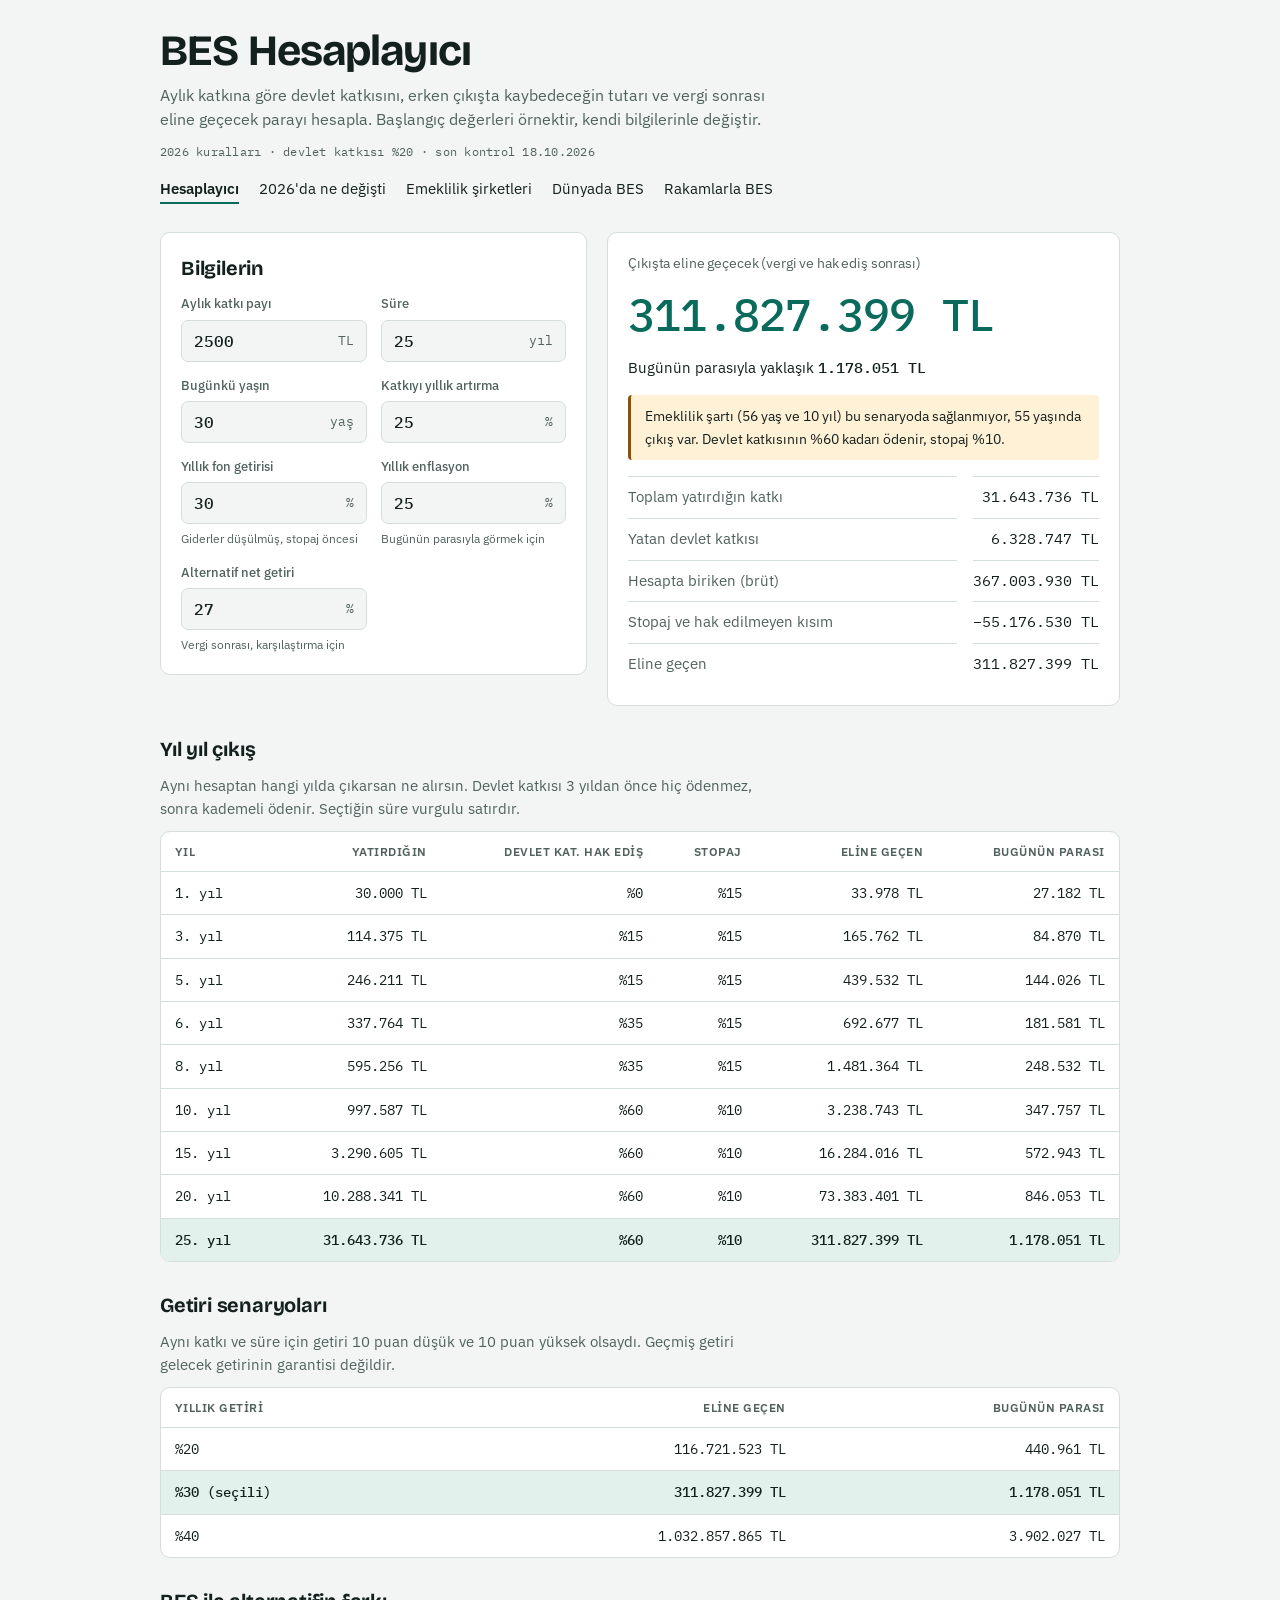
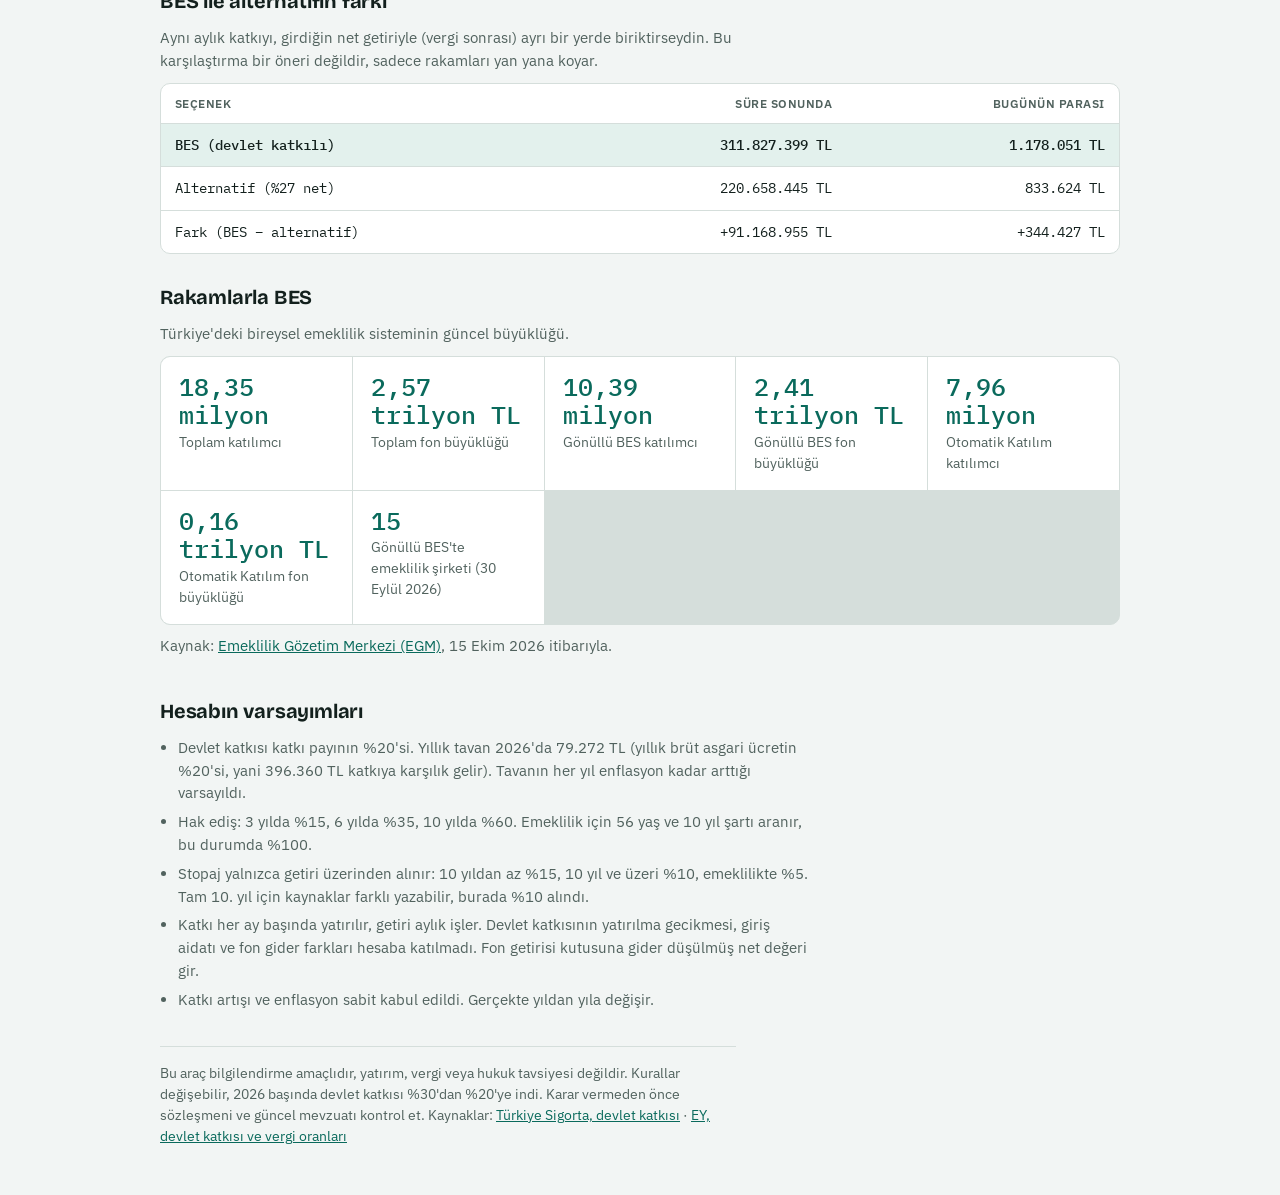
==== index.html @ 107a6d3a "Dünyada BES sayfası: ülke bazlı emeklilik varlıkları, GSYH oranları, TES durumu - Thinking Ahead Ins" ====
<!doctype html>
<html lang="tr">
<head>
<meta charset="utf-8">
<meta name="viewport" content="width=device-width,initial-scale=1,viewport-fit=cover">
<title>BES Hesaplayıcı 2026: Devlet Katkısı ve Çıkış Hesabı</title>
<meta name="description" content="2026 BES kurallarına göre devlet katkısını, erken çıkışta kaybını ve vergi sonrası birikimini hesapla. Devlet katkısı %20, yıllık tavan 79.272 TL.">
<meta name="theme-color" content="#0A6A5C">
<link rel="stylesheet" href="https://fonts.googleapis.com/css2?family=Bricolage+Grotesque:opsz,wght@12..96,600;12..96,700&family=IBM+Plex+Sans:wght@400;500;600&family=IBM+Plex+Mono:wght@400;500&display=swap">
<link rel="stylesheet" href="style.css">
</head>
<body>
<div class="wrap">
  <header>
    <h1>BES Hesaplayıcı</h1>
    <p class="lead">Aylık katkına göre devlet katkısını, erken çıkışta kaybedeceğin tutarı ve vergi sonrası eline geçecek parayı hesapla. Başlangıç değerleri örnektir, kendi bilgilerinle değiştir.</p>
    <p class="stamp">2026 kuralları · devlet katkısı %20 · son kontrol 18.10.2026</p>
    <nav class="nav" aria-label="Ana menü">
      <a href="./" aria-current="page">Hesaplayıcı</a>
      <a href="degisiklik-2026.html">2026'da ne değişti</a>
      <a href="emeklilik-sirketleri.html">Emeklilik şirketleri</a>
      <a href="dunyada-bes.html">Dünyada BES</a>
      <a href="#rakamlar">Rakamlarla BES</a>
    </nav>
  </header>

  <div class="layout">
    <section class="panel" aria-labelledby="h-in">
      <h2 id="h-in">Bilgilerin</h2>
      <div class="fields">
        <div class="field"><label for="monthly">Aylık katkı payı</label><div class="inp"><input id="monthly" type="number" inputmode="decimal" min="0" step="100" value="2500"><span>TL</span></div></div>
        <div class="field"><label for="years">Süre</label><div class="inp"><input id="years" type="number" inputmode="numeric" min="1" max="45" step="1" value="25"><span>yıl</span></div></div>
        <div class="field"><label for="age">Bugünkü yaşın</label><div class="inp"><input id="age" type="number" inputmode="numeric" min="18" max="80" step="1" value="30"><span>yaş</span></div></div>
        <div class="field"><label for="growth">Katkıyı yıllık artırma</label><div class="inp"><input id="growth" type="number" inputmode="decimal" min="0" max="200" step="1" value="25"><span>%</span></div></div>
        <div class="field"><label for="ret">Yıllık fon getirisi</label><div class="inp"><input id="ret" type="number" inputmode="decimal" min="0" max="200" step="1" value="30"><span>%</span></div><span class="hint">Giderler düşülmüş, stopaj öncesi</span></div>
        <div class="field"><label for="infl">Yıllık enflasyon</label><div class="inp"><input id="infl" type="number" inputmode="decimal" min="0" max="200" step="1" value="25"><span>%</span></div><span class="hint">Bugünün parasıyla görmek için</span></div>
        <div class="field"><label for="alt">Alternatif net getiri</label><div class="inp"><input id="alt" type="number" inputmode="decimal" min="0" max="200" step="1" value="27"><span>%</span></div><span class="hint">Vergi sonrası, karşılaştırma için</span></div>
      </div>
    </section>

    <section class="panel result" aria-live="polite" aria-labelledby="h-out">
      <h2 id="h-out" class="big-label" style="font-family:var(--f-body);font-weight:400;font-size:.85rem;margin:0">Çıkışta eline geçecek (vergi ve hak ediş sonrası)</h2>
      <div class="big" id="net">–</div>
      <p class="real" id="real"></p>
      <div class="notes" id="notes"></div>
      <dl class="rows" id="rows"></dl>
    </section>
  </div>

  <section class="sec">
    <h2>Yıl yıl çıkış</h2>
    <p>Aynı hesaptan hangi yılda çıkarsan ne alırsın. Devlet katkısı 3 yıldan önce hiç ödenmez, sonra kademeli ödenir. Seçtiğin süre vurgulu satırdır.</p>
    <div class="tablewrap"><table id="tbl"><thead><tr><th>Yıl</th><th>Yatırdığın</th><th>Devlet kat. hak ediş</th><th>Stopaj</th><th>Eline geçen</th><th>Bugünün parası</th></tr></thead><tbody></tbody></table></div>
  </section>

  <section class="sec">
    <h2>Getiri senaryoları</h2>
    <p>Aynı katkı ve süre için getiri 10 puan düşük ve 10 puan yüksek olsaydı. Geçmiş getiri gelecek getirinin garantisi değildir.</p>
    <div class="tablewrap"><table id="scn"><thead><tr><th>Yıllık getiri</th><th>Eline geçen</th><th>Bugünün parası</th></tr></thead><tbody></tbody></table></div>
  </section>

  <section class="sec">
    <h2>BES ile alternatifin farkı</h2>
    <p>Aynı aylık katkıyı, girdiğin net getiriyle (vergi sonrası) ayrı bir yerde biriktirseydin. Bu karşılaştırma bir öneri değildir, sadece rakamları yan yana koyar.</p>
    <div class="tablewrap"><table id="cmp"><thead><tr><th>Seçenek</th><th>Süre sonunda</th><th>Bugünün parası</th></tr></thead><tbody></tbody></table></div>
  </section>

  <section class="sec" id="rakamlar">
    <h2>Rakamlarla BES</h2>
    <p>Türkiye'deki bireysel emeklilik sisteminin güncel büyüklüğü.</p>
    <div class="stats" id="stats"><div class="stat"><b>18,35 milyon</b><span>Toplam katılımcı</span></div><div class="stat"><b>2,57 trilyon TL</b><span>Toplam fon büyüklüğü</span></div><div class="stat"><b>10,39 milyon</b><span>Gönüllü BES katılımcı</span></div><div class="stat"><b>2,41 trilyon TL</b><span>Gönüllü BES fon büyüklüğü</span></div><div class="stat"><b>7,96 milyon</b><span>Otomatik Katılım katılımcı</span></div><div class="stat"><b>0,16 trilyon TL</b><span>Otomatik Katılım fon büyüklüğü</span></div><div class="stat"><b>15</b><span>Gönüllü BES'te emeklilik şirketi (30 Eylül 2026)</span></div></div>
    <p class="src" id="statsrc">Kaynak: <a href="https://www.egm.org.tr" target="_blank" rel="noopener">Emeklilik Gözetim Merkezi (EGM)</a>, 15 Ekim 2026 itibarıyla.</p>
  </section>

  <section class="sec">
    <h2>Hesabın varsayımları</h2>
    <ul class="plain">
      <li>Devlet katkısı katkı payının %20'si. Yıllık tavan 2026'da 79.272 TL (yıllık brüt asgari ücretin %20'si, yani 396.360 TL katkıya karşılık gelir). Tavanın her yıl enflasyon kadar arttığı varsayıldı.</li>
      <li>Hak ediş: 3 yılda %15, 6 yılda %35, 10 yılda %60. Emeklilik için 56 yaş ve 10 yıl şartı aranır, bu durumda %100.</li>
      <li>Stopaj yalnızca getiri üzerinden alınır: 10 yıldan az %15, 10 yıl ve üzeri %10, emeklilikte %5. Tam 10. yıl için kaynaklar farklı yazabilir, burada %10 alındı.</li>
      <li>Katkı her ay başında yatırılır, getiri aylık işler. Devlet katkısının yatırılma gecikmesi, giriş aidatı ve fon gider farkları hesaba katılmadı. Fon getirisi kutusuna gider düşülmüş net değeri gir.</li>
      <li>Katkı artışı ve enflasyon sabit kabul edildi. Gerçekte yıldan yıla değişir.</li>
    </ul>
  </section>

  <p class="disc">Bu araç bilgilendirme amaçlıdır, yatırım, vergi veya hukuk tavsiyesi değildir. Kurallar değişebilir, 2026 başında devlet katkısı %30'dan %20'ye indi. Karar vermeden önce sözleşmeni ve güncel mevzuatı kontrol et. Kaynaklar: <a href="https://www.turkiyesigorta.com.tr/bireysel-emeklilik/devlet-katkisi" target="_blank" rel="noopener">Türkiye Sigorta, devlet katkısı</a> · <a href="https://www.ey.com/tr_tr/insights/tax/bes-devlet-katkisi-vergi-oranlari" target="_blank" rel="noopener">EY, devlet katkısı ve vergi oranları</a></p>
</div>

<script>
/*SIM_START*/
const RULES={stateRate:0.20,capYear:79272,retireAge:56,retireYears:10};
function vestShare(t,eligible){ if(eligible) return 1; if(t>=10) return 0.60; if(t>=6) return 0.35; if(t>=3) return 0.15; return 0; }
function stopajRate(t,eligible){ if(eligible) return 0.05; if(t>=10) return 0.10; return 0.15; }
function simulate(p){
  const N=Math.round(p.years);
  const m=Math.pow(1+p.ret,1/12)-1, ma=Math.pow(1+p.alt,1/12)-1;
  let own=0,ownC=0,st=0,stC=0,alt=0;
  const rows=[];
  for(let k=1;k<=N*12;k++){
    const y=Math.floor((k-1)/12);
    const c=p.monthly*Math.pow(1+p.growth,y);
    const capM=RULES.capYear*Math.pow(1+p.infl,y)/12;
    const s=Math.min(RULES.stateRate*c,capM);
    own=(own+c)*(1+m); ownC+=c;
    st=(st+s)*(1+m); stC+=s;
    alt=(alt+c)*(1+ma);
    if(k%12===0){
      const t=k/12;
      const elig=(p.age+t>=RULES.retireAge)&&t>=RULES.retireYears;
      const sp=stopajRate(t,elig), hv=vestShare(t,elig);
      const ownNet=own-Math.max(0,own-ownC)*sp;
      const stNetFull=st-Math.max(0,st-stC)*sp;
      const stPaid=hv*stNetFull;
      const net=ownNet+stPaid;
      const d=Math.pow(1+p.infl,t);
      rows.push({t,elig,sp,hv,own,ownC,st,stC,ownNet,stNetFull,stPaid,net,real:net/d,altNet:alt,altReal:alt/d});
    }
  }
  return rows;
}
/*SIM_END*/

const nf=new Intl.NumberFormat('tr-TR',{maximumFractionDigits:0});
const tl=n=>nf.format(Math.round(n))+' TL';
const pc=n=>'%'+nf.format(Math.round(n*100));
const $=id=>document.getElementById(id);
const num=(id,lo,hi,def)=>{let v=parseFloat(String($(id).value).replace(',','.'));if(!isFinite(v))v=def;return Math.min(hi,Math.max(lo,v));};

function readParams(){
  return {
    monthly:num('monthly',0,10000000,2500),
    years:num('years',1,45,25),
    age:num('age',18,80,30),
    growth:num('growth',0,200,25)/100,
    ret:num('ret',0,200,30)/100,
    infl:num('infl',0,200,25)/100,
    alt:num('alt',0,200,27)/100
  };
}
function setRows(tbody,html){tbody.innerHTML=html;}

function render(){
  const p=readParams();
  const rows=simulate(p);
  const N=rows.length, last=rows[N-1];
  $('net').textContent=tl(last.net);
  $('real').innerHTML='Bugünün parasıyla yaklaşık <b>'+tl(last.real)+'</b>';

  const notes=[];
  const ageEnd=Math.round(p.age+N);
  if(N<3) notes.push(['','3 yıldan önce çıkarsan devlet katkısı hiç ödenmez.']);
  if(last.elig) notes.push(['ok','Emeklilik şartı sağlanıyor ('+ageEnd+' yaş, '+N+' yıl). Devlet katkısı tamamen ödenir, stopaj %5.']);
  else notes.push(['','Emeklilik şartı (56 yaş ve 10 yıl) bu senaryoda sağlanmıyor, '+ageEnd+' yaşında çıkış var. Devlet katkısının '+pc(last.hv)+' kadarı ödenir, stopaj '+pc(last.sp)+'.']);
  if(p.monthly*12>396360) notes.push(['','Yıllık katkın '+tl(p.monthly*12)+', devlet katkısı tavanını aşıyor. İlk yıl için tavan 79.272 TL, bu 396.360 TL katkıya denk gelir. Fazlası ek devlet katkısı getirmez.']);
  $('notes').innerHTML=notes.map(n=>'<div class="note '+n[0]+'">'+n[1]+'</div>').join('');

  const lost=(last.own+last.st)-last.net;
  $('rows').innerHTML=
    '<dt>Toplam yatırdığın katkı</dt><dd>'+tl(last.ownC)+'</dd>'+
    '<dt>Yatan devlet katkısı</dt><dd>'+tl(last.stC)+'</dd>'+
    '<dt>Hesapta biriken (brüt)</dt><dd>'+tl(last.own+last.st)+'</dd>'+
    '<dt>Stopaj ve hak edilmeyen kısım</dt><dd>−'+tl(lost)+'</dd>'+
    '<dt>Eline geçen</dt><dd>'+tl(last.net)+'</dd>';

  // yıl yıl çıkış
  const marks=new Set([1,3,5,6,8,10,15,20,25,30,35,40,45,N]);
  const body=rows.filter(r=>marks.has(r.t)).map(r=>
    '<tr'+(r.t===N?' class="hit"':'')+'><td>'+r.t+'. yıl</td><td>'+tl(r.ownC)+'</td><td>'+pc(r.hv)+'</td><td>'+pc(r.sp)+'</td><td>'+tl(r.net)+'</td><td>'+tl(r.real)+'</td></tr>').join('');
  setRows($('tbl').tBodies[0],body);

  // senaryolar
  const rets=[Math.max(0,p.ret-0.10),p.ret,p.ret+0.10];
  const scn=rets.map((r,i)=>{
    const l=simulate(Object.assign({},p,{ret:r}));
    const x=l[l.length-1];
    return '<tr'+(i===1?' class="hit"':'')+'><td>'+pc(r)+(i===1?' (seçili)':'')+'</td><td>'+tl(x.net)+'</td><td>'+tl(x.real)+'</td></tr>';
  }).join('');
  setRows($('scn').tBodies[0],scn);

  // alternatif
  const diff=last.net-last.altNet, diffR=last.real-last.altReal;
  const sign=v=>(v>=0?'+':'−')+tl(Math.abs(v));
  setRows($('cmp').tBodies[0],
    '<tr class="hit"><td>BES (devlet katkılı)</td><td>'+tl(last.net)+'</td><td>'+tl(last.real)+'</td></tr>'+
    '<tr><td>Alternatif (%'+nf.format(Math.round(p.alt*100))+' net)</td><td>'+tl(last.altNet)+'</td><td>'+tl(last.altReal)+'</td></tr>'+
    '<tr><td>Fark (BES − alternatif)</td><td>'+sign(diff)+'</td><td>'+sign(diffR)+'</td></tr>');
}
['monthly','years','age','growth','ret','infl','alt'].forEach(id=>$(id).addEventListener('input',render));
render();

fetch('veri/egm.json').then(r=>r.ok?r.json():null).then(d=>{
  if(!d||!Array.isArray(d.ogeler))return;
  const esc=t=>String(t).replace(/[&<>"]/g,c=>({'&':'&amp;','<':'&lt;','>':'&gt;','"':'&quot;'}[c]));
  $('stats').innerHTML=d.ogeler.map(o=>'<div class="stat"><b>'+esc(o.deger)+'</b><span>'+esc(o.etiket)+'</span></div>').join('');
  if(d.tarih)$('statsrc').innerHTML='Kaynak: <a href="https://www.egm.org.tr" target="_blank" rel="noopener">Emeklilik Gözetim Merkezi (EGM)</a>, '+esc(d.tarih)+' itibarıyla.';
}).catch(()=>{});
</script>

</body>
</html>
---- style.css ----
/* Düzen: tek sütun; üstte girdiler, altında sonuç, yıl yıl çıkış tablosu, senaryolar, varsayımlar. Geniş ekranda girdi ve sonuç yan yana. */
:root{
  --bg:#F2F5F4; --surface:#FFFFFF; --fg:#13201D; --muted:#51625E; --line:#D5DEDB;
  --accent:#0A6A5C; --accent-fg:#FFFFFF; --soft:#E3F1ED; --warn:#8A5200; --warn-bg:#FFF1D6;
  --f-display:'Bricolage Grotesque','Segoe UI',system-ui,sans-serif;
  --f-body:'IBM Plex Sans','Segoe UI',system-ui,sans-serif;
  --f-num:'IBM Plex Mono',ui-monospace,Menlo,Consolas,monospace;
}
@media (prefers-color-scheme: dark){
  :root:not([data-theme="light"]){
    --bg:#0E1614; --surface:#16211E; --fg:#E5EEEB; --muted:#9DB1AC; --line:#2B3B37;
    --accent:#4CCDB0; --accent-fg:#06211B; --soft:#173229; --warn:#F0B35A; --warn-bg:#2C2210;
    color-scheme:dark;
  }
}
:root[data-theme="dark"]{
  --bg:#0E1614; --surface:#16211E; --fg:#E5EEEB; --muted:#9DB1AC; --line:#2B3B37;
  --accent:#4CCDB0; --accent-fg:#06211B; --soft:#173229; --warn:#F0B35A; --warn-bg:#2C2210;
  color-scheme:dark;
}
*{box-sizing:border-box}
html{color-scheme:light}
body{margin:0}
body{
  background:var(--bg); color:var(--fg); font-family:var(--f-body); font-size:16px; line-height:1.55;
  padding-left:max(16px,env(safe-area-inset-left,0px)); padding-right:max(16px,env(safe-area-inset-right,0px));
  padding-block:28px 48px;
}
.wrap{max-width:960px;margin:0 auto;display:flex;flex-direction:column;gap:28px}
h1{font-family:var(--f-display);font-size:clamp(1.9rem,6vw,2.7rem);line-height:1.08;margin:0 0 8px;letter-spacing:-.02em;text-wrap:balance}
h2{font-family:var(--f-display);font-size:1.25rem;margin:0 0 10px;letter-spacing:-.01em;text-wrap:balance}
p{margin:0}
.lead{color:var(--muted);max-width:62ch}
.stamp{font-family:var(--f-num);font-size:.78rem;color:var(--muted);letter-spacing:.02em;margin-top:10px}
.layout{display:grid;grid-template-columns:minmax(0,1fr);gap:20px}
@media (min-width:860px){.layout{grid-template-columns:minmax(0,5fr) minmax(0,6fr);align-items:start}}
.panel{background:var(--surface);border:1px solid var(--line);border-radius:10px;padding:20px}
.fields{display:grid;grid-template-columns:repeat(auto-fit,minmax(150px,1fr));gap:14px}
.field{display:flex;flex-direction:column;gap:5px;min-width:0}
.field label{font-size:.82rem;font-weight:500;color:var(--muted)}
.inp{display:flex;align-items:center;border:1px solid var(--line);border-radius:7px;background:var(--bg);min-width:0}
.inp:focus-within{outline:2px solid var(--accent);outline-offset:1px}
.inp input{flex:1;min-width:0;border:0;background:transparent;color:var(--fg);font:500 1rem var(--f-num);padding:10px 4px 10px 12px;width:100%}
.inp input:focus{outline:none}
.inp span{font-family:var(--f-num);font-size:.82rem;color:var(--muted);padding:0 12px 0 4px}
.hint{font-size:.78rem;color:var(--muted)}
.result{display:flex;flex-direction:column;gap:16px}
.big-label{font-size:.85rem;color:var(--muted)}
.big{font-family:var(--f-num);font-weight:500;font-size:clamp(1.9rem,7vw,2.8rem);line-height:1.1;letter-spacing:-.02em;color:var(--accent);overflow-wrap:anywhere}
.real{font-size:.95rem}
.real b{font-family:var(--f-num);font-weight:500}
dl.rows{margin:0;display:grid;grid-template-columns:1fr auto;gap:0 16px}
dl.rows dt,dl.rows dd{margin:0;padding:9px 0;border-top:1px solid var(--line)}
dl.rows dt{color:var(--muted);font-size:.92rem}
dl.rows dd{font-family:var(--f-num);font-size:.92rem;text-align:right}
.note{background:var(--warn-bg);color:var(--fg);border-left:3px solid var(--warn);padding:10px 14px;border-radius:4px;font-size:.9rem}
.note.ok{background:var(--soft);border-left-color:var(--accent)}
.note + .note{margin-top:8px}
.notes{display:flex;flex-direction:column;gap:8px}
.tablewrap{overflow-x:auto;border:1px solid var(--line);border-radius:10px;background:var(--surface)}
table{border-collapse:collapse;width:100%;min-width:560px;font-size:.9rem}
#scn,#cmp{min-width:340px}
th,td{padding:10px 14px;text-align:right;border-top:1px solid var(--line);white-space:nowrap}
th:first-child,td:first-child{text-align:left}
thead th{border-top:0;font-weight:600;font-size:.78rem;color:var(--muted);letter-spacing:.04em;text-transform:uppercase}
td{font-family:var(--f-num)}
tr.hit td{background:var(--soft);font-weight:500}
.sec p{color:var(--muted);font-size:.92rem;margin-bottom:10px;max-width:68ch}
ul.plain{margin:0;padding-left:1.2em;color:var(--muted);font-size:.92rem;max-width:72ch}
ul.plain li{margin-bottom:6px}
a{color:var(--accent)}
.disc{font-size:.85rem;color:var(--muted);border-top:1px solid var(--line);padding-top:16px;max-width:72ch}
@media (prefers-reduced-motion:reduce){*{transition:none!important;animation:none!important}}

/* menü */
.nav{display:flex;flex-wrap:wrap;gap:6px 20px;margin-top:16px;font-size:.92rem}
.nav a{color:var(--fg);text-decoration:none;border-bottom:2px solid transparent;padding-bottom:2px}
.nav a:hover{border-color:var(--line)}
.nav a[aria-current="page"]{border-color:var(--accent);font-weight:600}

/* sayaçlar */
.stats{display:grid;grid-template-columns:repeat(auto-fit,minmax(190px,1fr));gap:1px;background:var(--line);border:1px solid var(--line);border-radius:10px;overflow:hidden}
.stat{background:var(--surface);padding:16px 18px;display:flex;flex-direction:column;gap:2px;min-width:0}
.stat b{font:500 1.55rem/1.15 var(--f-num);color:var(--accent);overflow-wrap:anywhere}
.stat span{font-size:.85rem;color:var(--muted)}
.src{font-size:.82rem;color:var(--muted);margin-top:10px}

/* makale */
.article{display:flex;flex-direction:column;gap:6px}
.article h2{margin-top:26px}
.article p{max-width:68ch;margin-bottom:10px}
.article ul{max-width:68ch;margin:0 0 10px;padding-left:1.2em}
.article li{margin-bottom:6px}
.article .tablewrap{margin:8px 0 14px}
.article table{min-width:0}
.article th,.article td{white-space:normal;padding:10px 10px}
.article th:last-child,.article td:last-child{text-align:right}
.article th{font-size:.7rem}
.article .cta{display:inline-block;margin-top:6px;padding:10px 16px;background:var(--accent);color:var(--accent-fg);border-radius:7px;text-decoration:none;font-weight:600}
.foot{display:flex;flex-direction:column;gap:10px}


/* şirket tablosu */
.co{min-width:0}
.co td:first-child,.co th:first-child{white-space:normal}
.co .nm{display:block;overflow-wrap:anywhere;font-family:var(--f-body);font-size:.92rem}
.co .bar{height:4px;background:var(--accent);border-radius:2px;margin-top:6px;min-width:2px}
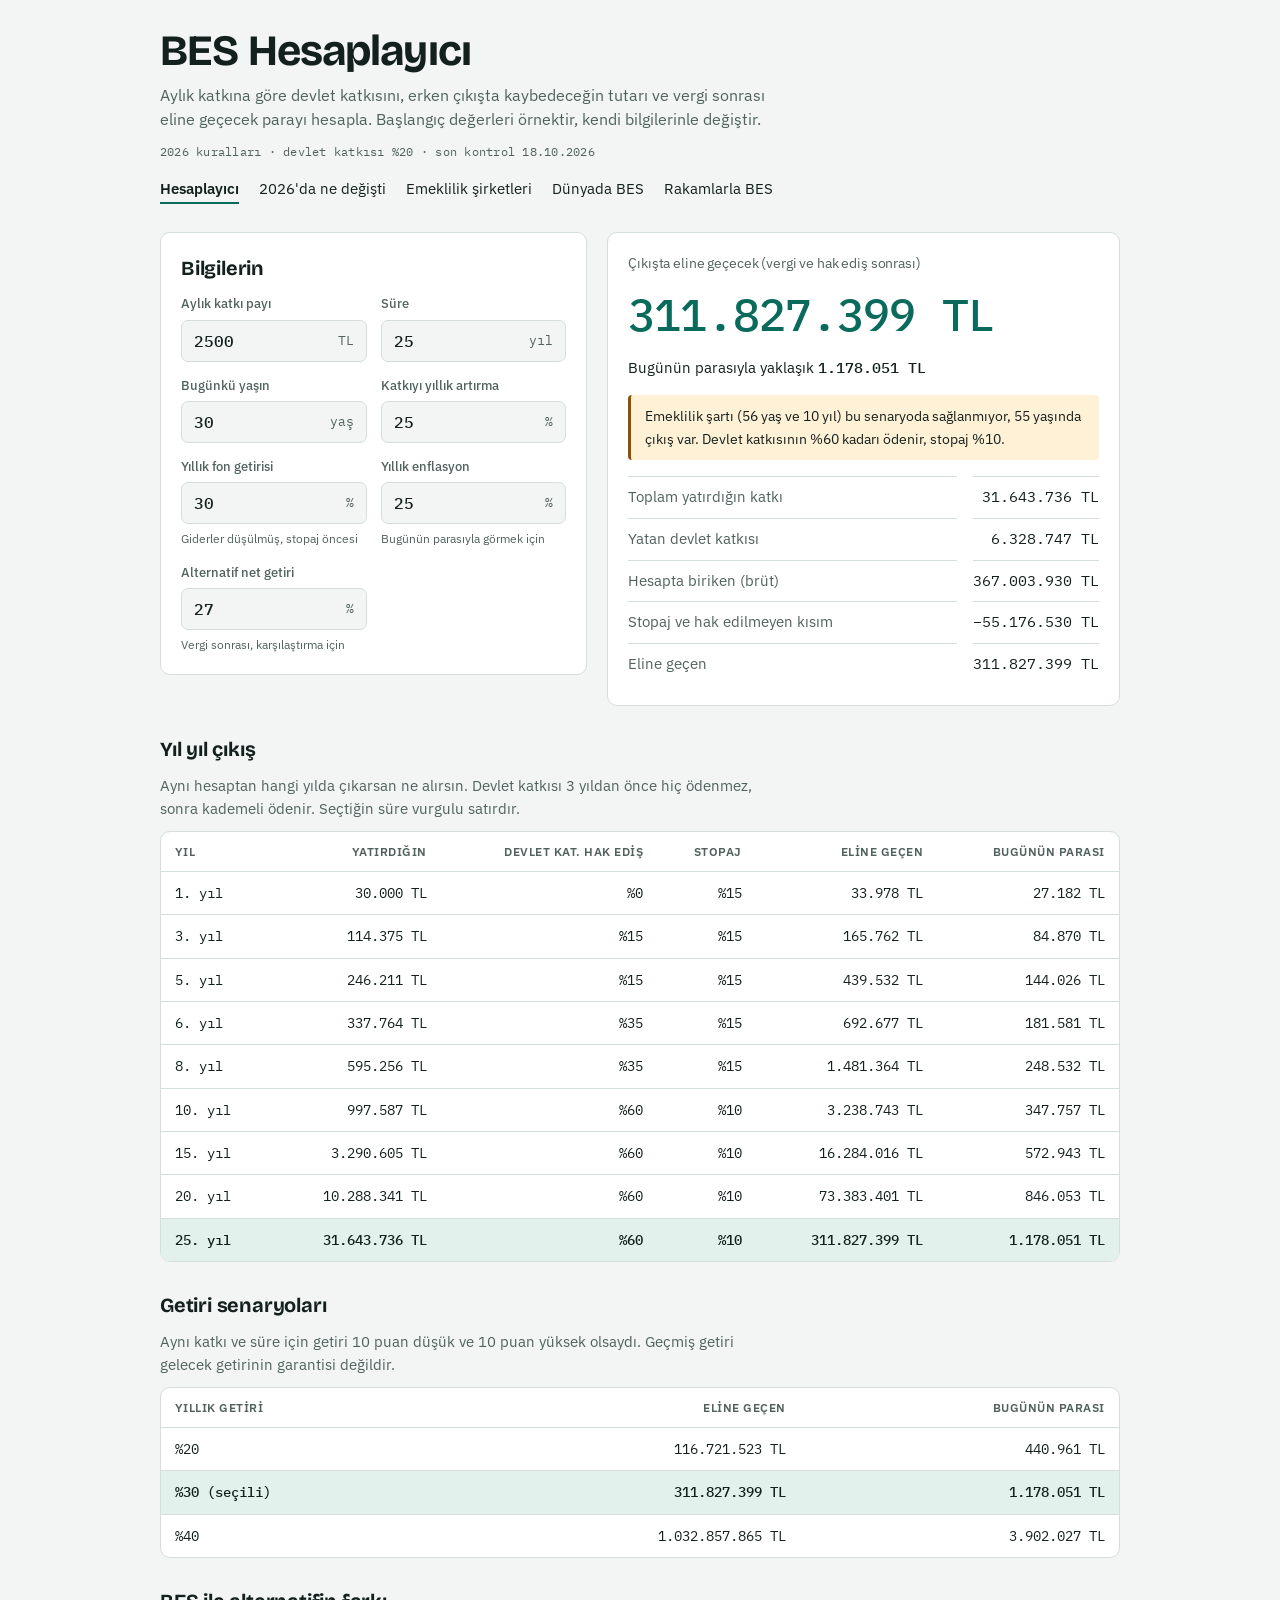
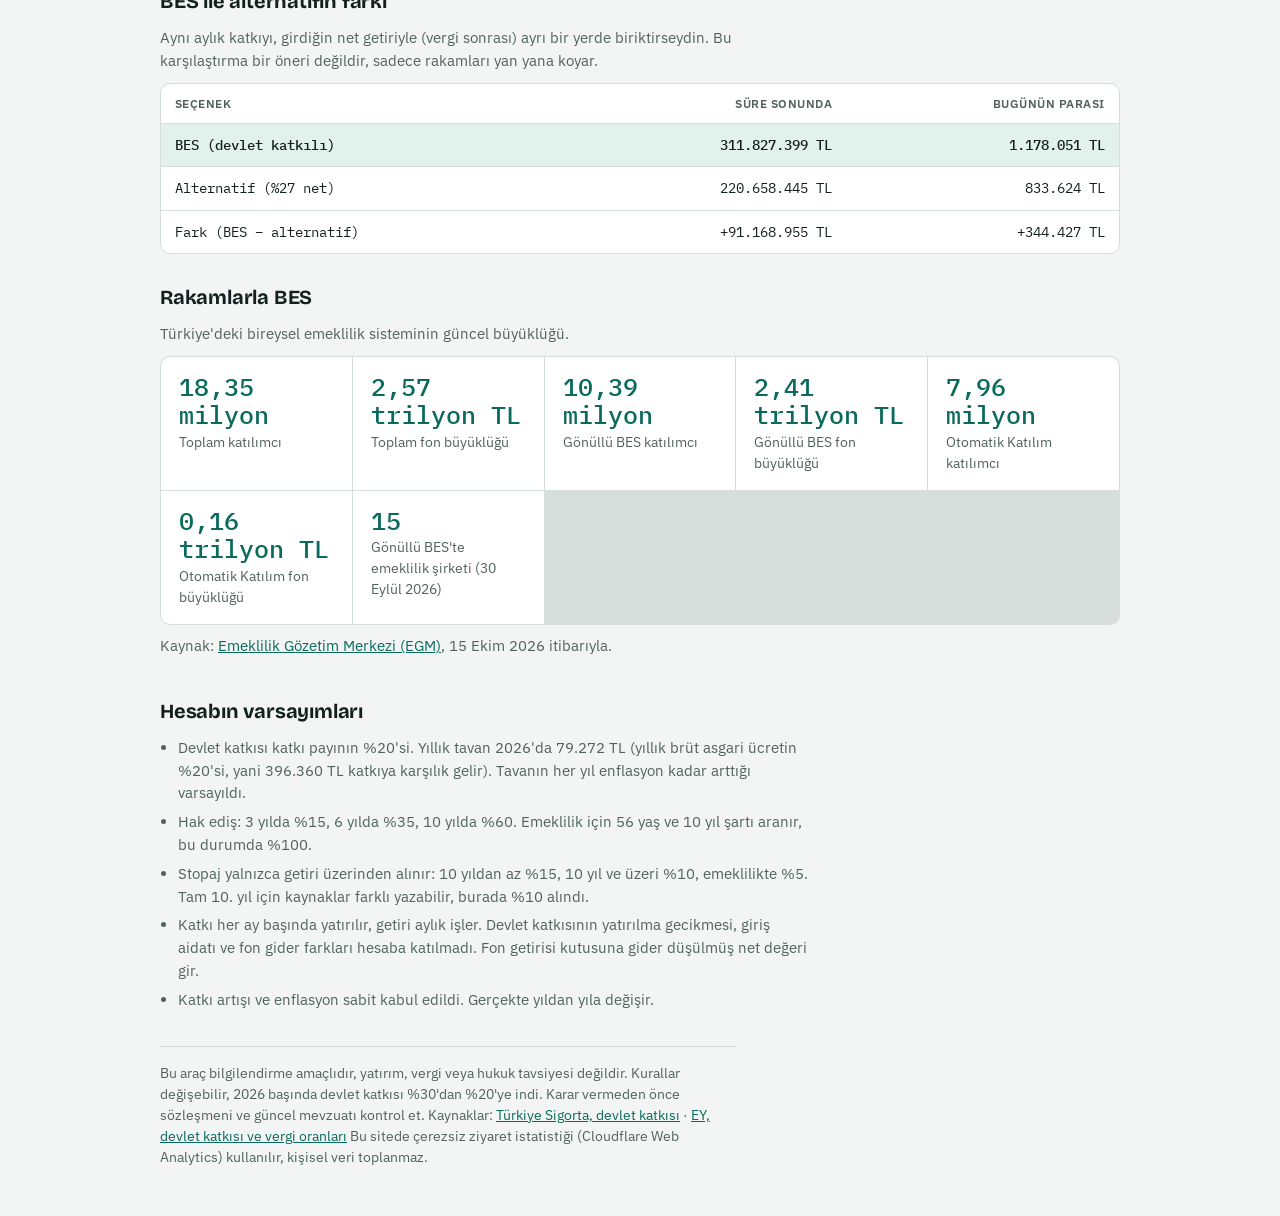
==== commit 3bda73a3: "Cloudflare Web Analytics (çerezsiz ziyaret sayacı) ekle Dört sayfaya sayaç kodu ve sayfa altına çere" ====
--- a/index.html
+++ b/index.html
@@ -83,7 +83,7 @@
     </ul>
   </section>
 
-  <p class="disc">Bu araç bilgilendirme amaçlıdır, yatırım, vergi veya hukuk tavsiyesi değildir. Kurallar değişebilir, 2026 başında devlet katkısı %30'dan %20'ye indi. Karar vermeden önce sözleşmeni ve güncel mevzuatı kontrol et. Kaynaklar: <a href="https://www.turkiyesigorta.com.tr/bireysel-emeklilik/devlet-katkisi" target="_blank" rel="noopener">Türkiye Sigorta, devlet katkısı</a> · <a href="https://www.ey.com/tr_tr/insights/tax/bes-devlet-katkisi-vergi-oranlari" target="_blank" rel="noopener">EY, devlet katkısı ve vergi oranları</a></p>
+  <p class="disc">Bu araç bilgilendirme amaçlıdır, yatırım, vergi veya hukuk tavsiyesi değildir. Kurallar değişebilir, 2026 başında devlet katkısı %30'dan %20'ye indi. Karar vermeden önce sözleşmeni ve güncel mevzuatı kontrol et. Kaynaklar: <a href="https://www.turkiyesigorta.com.tr/bireysel-emeklilik/devlet-katkisi" target="_blank" rel="noopener">Türkiye Sigorta, devlet katkısı</a> · <a href="https://www.ey.com/tr_tr/insights/tax/bes-devlet-katkisi-vergi-oranlari" target="_blank" rel="noopener">EY, devlet katkısı ve vergi oranları</a> Bu sitede çerezsiz ziyaret istatistiği (Cloudflare Web Analytics) kullanılır, kişisel veri toplanmaz.</p>
 </div>
 
 <script>
@@ -196,5 +196,6 @@
 }).catch(()=>{});
 </script>
 
+<!-- Cloudflare Web Analytics --><script type='module' src='https://static.cloudflareinsights.com/beacon.min.js' data-cf-beacon='{"token": "cc1a9f94ccf348389df37f29ac74672d"}'></script><!-- End Cloudflare Web Analytics -->
 </body>
 </html>
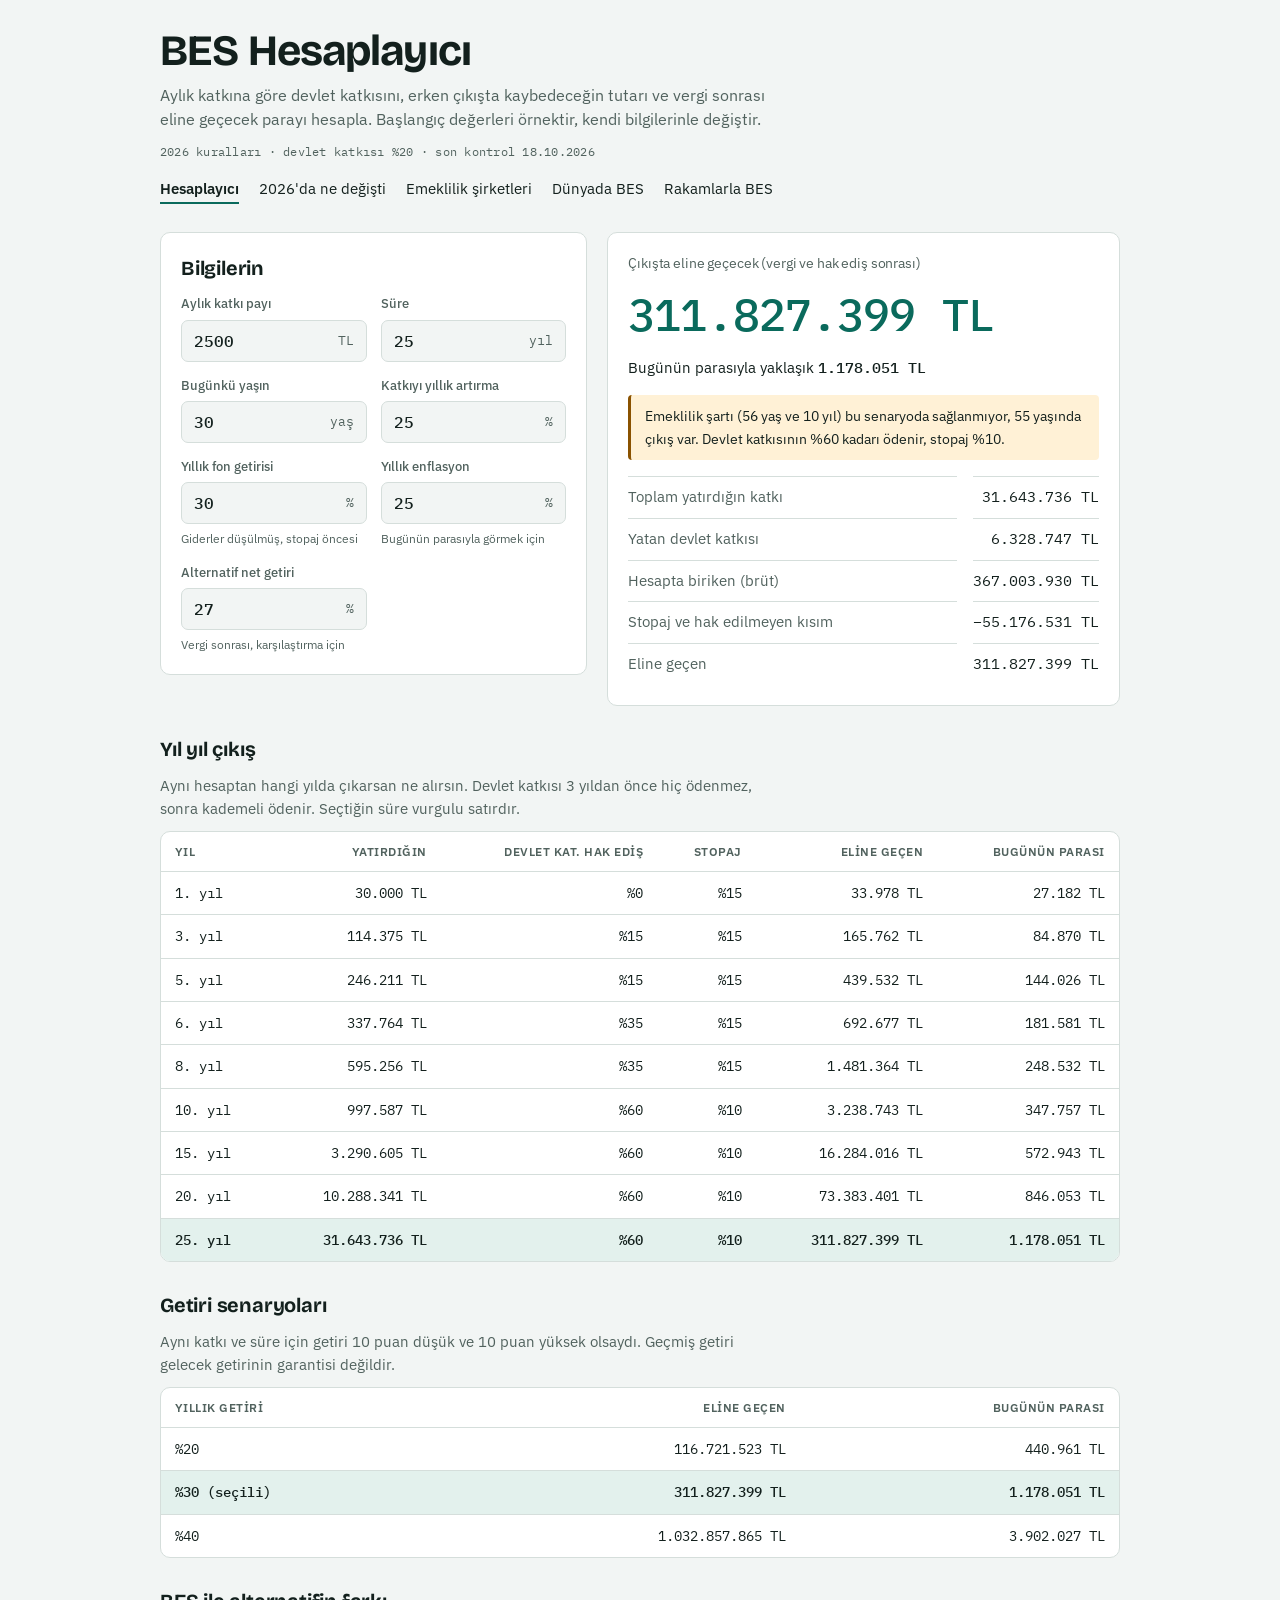
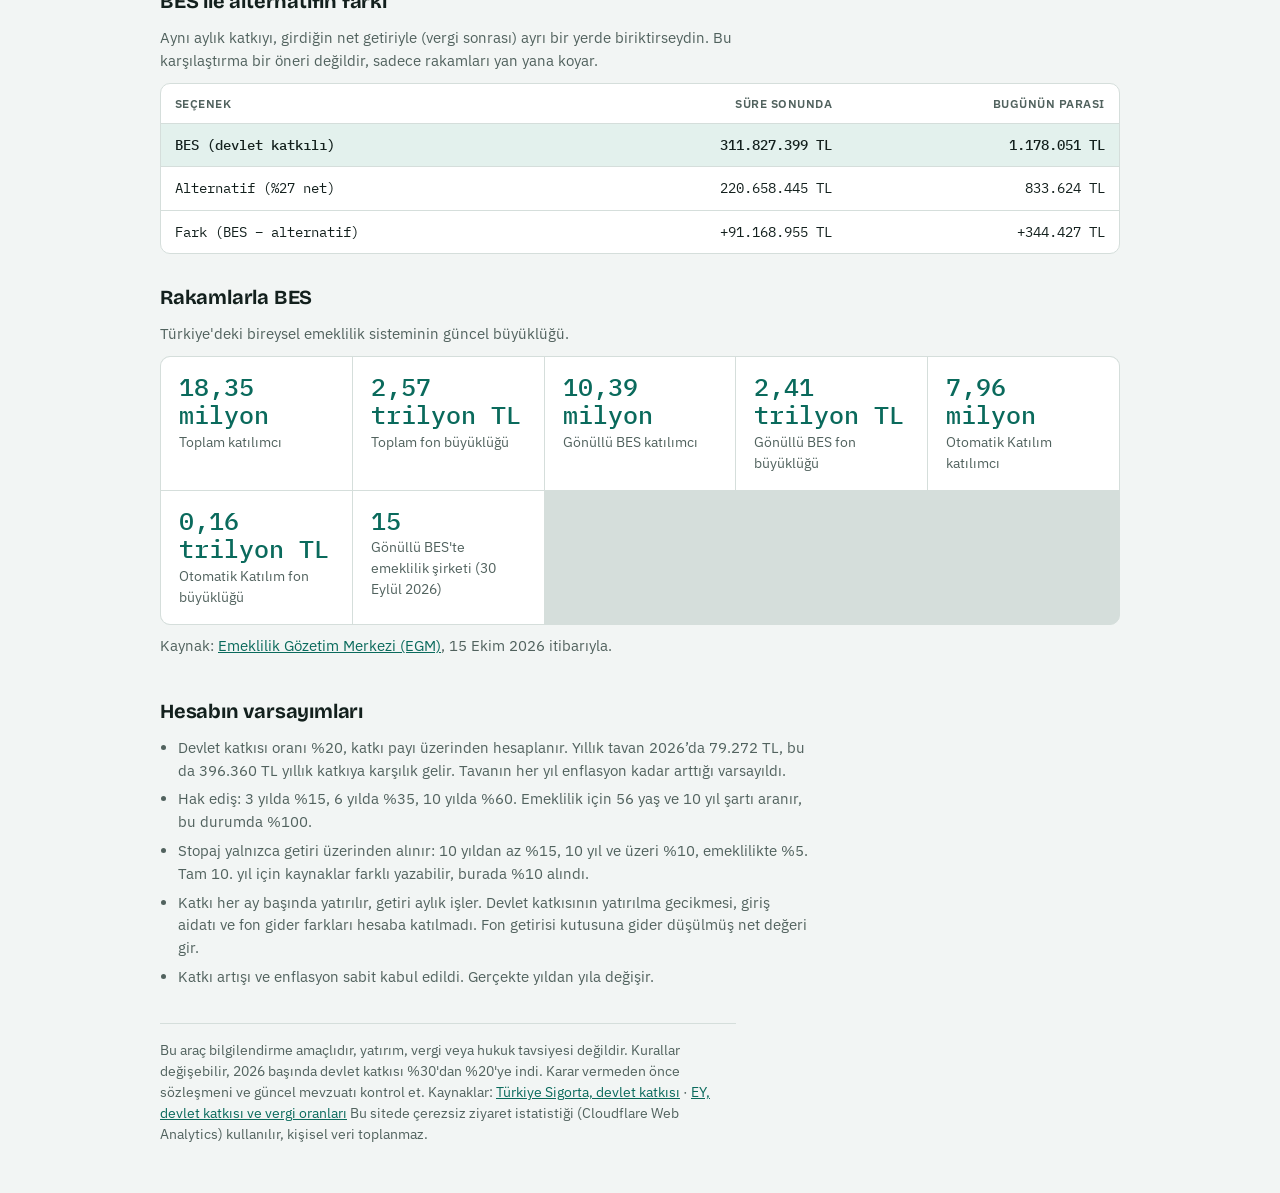
==== commit 10f9cf3c: "Hesaplayıcı: girdi doğrulama, JS hata mesajı, merkezi kural tablosu, erişilebilirlik - Her alan için" ====
--- a/index.html
+++ b/index.html
@@ -28,41 +28,44 @@
     <section class="panel" aria-labelledby="h-in">
       <h2 id="h-in">Bilgilerin</h2>
       <div class="fields">
-        <div class="field"><label for="monthly">Aylık katkı payı</label><div class="inp"><input id="monthly" type="number" inputmode="decimal" min="0" step="100" value="2500"><span>TL</span></div></div>
-        <div class="field"><label for="years">Süre</label><div class="inp"><input id="years" type="number" inputmode="numeric" min="1" max="45" step="1" value="25"><span>yıl</span></div></div>
-        <div class="field"><label for="age">Bugünkü yaşın</label><div class="inp"><input id="age" type="number" inputmode="numeric" min="18" max="80" step="1" value="30"><span>yaş</span></div></div>
-        <div class="field"><label for="growth">Katkıyı yıllık artırma</label><div class="inp"><input id="growth" type="number" inputmode="decimal" min="0" max="200" step="1" value="25"><span>%</span></div></div>
-        <div class="field"><label for="ret">Yıllık fon getirisi</label><div class="inp"><input id="ret" type="number" inputmode="decimal" min="0" max="200" step="1" value="30"><span>%</span></div><span class="hint">Giderler düşülmüş, stopaj öncesi</span></div>
-        <div class="field"><label for="infl">Yıllık enflasyon</label><div class="inp"><input id="infl" type="number" inputmode="decimal" min="0" max="200" step="1" value="25"><span>%</span></div><span class="hint">Bugünün parasıyla görmek için</span></div>
-        <div class="field"><label for="alt">Alternatif net getiri</label><div class="inp"><input id="alt" type="number" inputmode="decimal" min="0" max="200" step="1" value="27"><span>%</span></div><span class="hint">Vergi sonrası, karşılaştırma için</span></div>
+        <div class="field"><label for="monthly">Aylık katkı payı</label><div class="inp"><input id="monthly" type="number" inputmode="decimal" min="0" max="1000000" step="100" value="2500" aria-describedby="err-monthly"><span aria-hidden="true">TL</span></div><span class="err" id="err-monthly" hidden></span></div>
+        <div class="field"><label for="years">Süre</label><div class="inp"><input id="years" type="number" inputmode="numeric" min="1" max="45" step="1" value="25" aria-describedby="err-years"><span aria-hidden="true">yıl</span></div><span class="err" id="err-years" hidden></span></div>
+        <div class="field"><label for="age">Bugünkü yaşın</label><div class="inp"><input id="age" type="number" inputmode="numeric" min="18" max="80" step="1" value="30" aria-describedby="err-age"><span aria-hidden="true">yaş</span></div><span class="err" id="err-age" hidden></span></div>
+        <div class="field"><label for="growth">Katkıyı yıllık artırma</label><div class="inp"><input id="growth" type="number" inputmode="decimal" min="0" max="100" step="1" value="25" aria-describedby="err-growth"><span aria-hidden="true">%</span></div><span class="err" id="err-growth" hidden></span></div>
+        <div class="field"><label for="ret">Yıllık fon getirisi</label><div class="inp"><input id="ret" type="number" min="-50" max="100" step="1" value="30" aria-describedby="err-ret hint-ret"><span aria-hidden="true">%</span></div><span class="hint" id="hint-ret">Giderler düşülmüş, stopaj öncesi</span><span class="err" id="err-ret" hidden></span></div>
+        <div class="field"><label for="infl">Yıllık enflasyon</label><div class="inp"><input id="infl" type="number" inputmode="decimal" min="0" max="100" step="1" value="25" aria-describedby="err-infl hint-infl"><span aria-hidden="true">%</span></div><span class="hint" id="hint-infl">Bugünün parasıyla görmek için</span><span class="err" id="err-infl" hidden></span></div>
+        <div class="field"><label for="alt">Alternatif net getiri</label><div class="inp"><input id="alt" type="number" min="-50" max="100" step="1" value="27" aria-describedby="err-alt hint-alt"><span aria-hidden="true">%</span></div><span class="hint" id="hint-alt">Vergi sonrası, karşılaştırma için</span><span class="err" id="err-alt" hidden></span></div>
       </div>
     </section>
 
-    <section class="panel result" aria-live="polite" aria-labelledby="h-out">
+    <section class="panel result" aria-labelledby="h-out">
       <h2 id="h-out" class="big-label" style="font-family:var(--f-body);font-weight:400;font-size:.85rem;margin:0">Çıkışta eline geçecek (vergi ve hak ediş sonrası)</h2>
+      <noscript><div class="note">Hesaplayıcı çalışmak için JavaScript gerektirir. Tarayıcında JavaScript'i açıp sayfayı yenile.</div></noscript>
+      <div class="note" id="jsfail" role="alert" hidden>Hesaplayıcı çalışmadı. Sayfayı yenile; sorun sürerse tarayıcında JavaScript'in açık olduğundan emin ol.</div>
       <div class="big" id="net">–</div>
       <p class="real" id="real"></p>
       <div class="notes" id="notes"></div>
       <dl class="rows" id="rows"></dl>
+      <p class="sr-only" id="sr" role="status" aria-live="polite"></p>
     </section>
   </div>
 
   <section class="sec">
     <h2>Yıl yıl çıkış</h2>
     <p>Aynı hesaptan hangi yılda çıkarsan ne alırsın. Devlet katkısı 3 yıldan önce hiç ödenmez, sonra kademeli ödenir. Seçtiğin süre vurgulu satırdır.</p>
-    <div class="tablewrap"><table id="tbl"><thead><tr><th>Yıl</th><th>Yatırdığın</th><th>Devlet kat. hak ediş</th><th>Stopaj</th><th>Eline geçen</th><th>Bugünün parası</th></tr></thead><tbody></tbody></table></div>
+    <div class="tablewrap"><table id="tbl"><caption class="sr-only">Çıkış yılına göre hak ediş, stopaj ve eline geçen tutar</caption><thead><tr><th scope="col">Yıl</th><th scope="col">Yatırdığın</th><th scope="col">Devlet kat. hak ediş</th><th scope="col">Stopaj</th><th scope="col">Eline geçen</th><th scope="col">Bugünün parası</th></tr></thead><tbody></tbody></table></div>
   </section>
 
   <section class="sec">
     <h2>Getiri senaryoları</h2>
     <p>Aynı katkı ve süre için getiri 10 puan düşük ve 10 puan yüksek olsaydı. Geçmiş getiri gelecek getirinin garantisi değildir.</p>
-    <div class="tablewrap"><table id="scn"><thead><tr><th>Yıllık getiri</th><th>Eline geçen</th><th>Bugünün parası</th></tr></thead><tbody></tbody></table></div>
+    <div class="tablewrap"><table id="scn"><caption class="sr-only">Üç farklı getiri senaryosunda çıkış tutarı</caption><thead><tr><th scope="col">Yıllık getiri</th><th scope="col">Eline geçen</th><th scope="col">Bugünün parası</th></tr></thead><tbody></tbody></table></div>
   </section>
 
   <section class="sec">
     <h2>BES ile alternatifin farkı</h2>
     <p>Aynı aylık katkıyı, girdiğin net getiriyle (vergi sonrası) ayrı bir yerde biriktirseydin. Bu karşılaştırma bir öneri değildir, sadece rakamları yan yana koyar.</p>
-    <div class="tablewrap"><table id="cmp"><thead><tr><th>Seçenek</th><th>Süre sonunda</th><th>Bugünün parası</th></tr></thead><tbody></tbody></table></div>
+    <div class="tablewrap"><table id="cmp"><caption class="sr-only">BES ile alternatifin karşılaştırması</caption><thead><tr><th scope="col">Seçenek</th><th scope="col">Süre sonunda</th><th scope="col">Bugünün parası</th></tr></thead><tbody></tbody></table></div>
   </section>
 
   <section class="sec" id="rakamlar">
@@ -74,10 +77,10 @@
 
   <section class="sec">
     <h2>Hesabın varsayımları</h2>
-    <ul class="plain">
-      <li>Devlet katkısı katkı payının %20'si. Yıllık tavan 2026'da 79.272 TL (yıllık brüt asgari ücretin %20'si, yani 396.360 TL katkıya karşılık gelir). Tavanın her yıl enflasyon kadar arttığı varsayıldı.</li>
-      <li>Hak ediş: 3 yılda %15, 6 yılda %35, 10 yılda %60. Emeklilik için 56 yaş ve 10 yıl şartı aranır, bu durumda %100.</li>
-      <li>Stopaj yalnızca getiri üzerinden alınır: 10 yıldan az %15, 10 yıl ve üzeri %10, emeklilikte %5. Tam 10. yıl için kaynaklar farklı yazabilir, burada %10 alındı.</li>
+    <ul class="plain" id="assump">
+      <li data-rule="state">Devlet katkısı oranı %20, katkı payı üzerinden hesaplanır. Yıllık tavan 2026’da 79.272 TL, bu da 396.360 TL yıllık katkıya karşılık gelir. Tavanın her yıl enflasyon kadar arttığı varsayıldı.</li>
+      <li data-rule="vest">Hak ediş: 3 yılda %15, 6 yılda %35, 10 yılda %60. Emeklilik için 56 yaş ve 10 yıl şartı aranır, bu durumda %100.</li>
+      <li data-rule="stopaj">Stopaj yalnızca getiri üzerinden alınır: 10 yıldan az %15, 10 yıl ve üzeri %10, emeklilikte %5. Tam 10. yıl için kaynaklar farklı yazabilir, burada %10 alındı.</li>
       <li>Katkı her ay başında yatırılır, getiri aylık işler. Devlet katkısının yatırılma gecikmesi, giriş aidatı ve fon gider farkları hesaba katılmadı. Fon getirisi kutusuna gider düşülmüş net değeri gir.</li>
       <li>Katkı artışı ve enflasyon sabit kabul edildi. Gerçekte yıldan yıla değişir.</li>
     </ul>
@@ -86,11 +89,23 @@
   <p class="disc">Bu araç bilgilendirme amaçlıdır, yatırım, vergi veya hukuk tavsiyesi değildir. Kurallar değişebilir, 2026 başında devlet katkısı %30'dan %20'ye indi. Karar vermeden önce sözleşmeni ve güncel mevzuatı kontrol et. Kaynaklar: <a href="https://www.turkiyesigorta.com.tr/bireysel-emeklilik/devlet-katkisi" target="_blank" rel="noopener">Türkiye Sigorta, devlet katkısı</a> · <a href="https://www.ey.com/tr_tr/insights/tax/bes-devlet-katkisi-vergi-oranlari" target="_blank" rel="noopener">EY, devlet katkısı ve vergi oranları</a> Bu sitede çerezsiz ziyaret istatistiği (Cloudflare Web Analytics) kullanılır, kişisel veri toplanmaz.</p>
 </div>
 
+<script>window.addEventListener('load',function(){if(!window.__besReady){var e=document.getElementById('jsfail');if(e)e.hidden=false;}});</script>
 <script>
 /*SIM_START*/
-const RULES={stateRate:0.20,capYear:79272,retireAge:56,retireYears:10};
-function vestShare(t,eligible){ if(eligible) return 1; if(t>=10) return 0.60; if(t>=6) return 0.35; if(t>=3) return 0.15; return 0; }
-function stopajRate(t,eligible){ if(eligible) return 0.05; if(t>=10) return 0.10; return 0.15; }
+const RULES={
+  stateRate:0.20,            // devlet katkısı oranı (katkı payı üzerinden)
+  capYear:79272,             // yıllık devlet katkısı tavanı (TL, 2026)
+  retireAge:56, retireYears:10,
+  vesting:[[3,0.15],[6,0.35],[10,0.60]],   // [tamamlanan yıl, devlet katkısı hak ediş payı], artan sırada
+  stopajBase:0.15,           // getiri stopajı: varsayılan (10 yıldan az)
+  stopajTiers:[[10,0.10]],   // [tamamlanan yıl, oran]: bu yıl ve üzeri
+  stopajRetire:0.05,         // emeklilikte
+  checked:'18.10.2026',      // kuralların son kontrol tarihi
+  maxDisplay:1e15            // bunun üstündeki sonuç gerçekçi sayılmaz
+};
+function vestShare(t,eligible){ if(eligible) return 1; let v=0; for(const [y,r] of RULES.vesting) if(t>=y) v=r; return v; }
+function stopajRate(t,eligible){ if(eligible) return RULES.stopajRetire; let s=RULES.stopajBase; for(const [y,r] of RULES.stopajTiers) if(t>=y) s=r; return s; }
+function capContribution(){ return RULES.capYear/RULES.stateRate; }
 function simulate(p){
   const N=Math.round(p.years);
   const m=Math.pow(1+p.ret,1/12)-1, ma=Math.pow(1+p.alt,1/12)-1;
@@ -118,49 +133,90 @@
   }
   return rows;
 }
+function fmtN(n){ return Math.round(n).toLocaleString('tr-TR',{maximumFractionDigits:0}); }
+function pctS(x){ return '%'+fmtN(x*100); }
+function ruleTexts(){
+  const vest=RULES.vesting.map(([y,r])=>y+' yılda '+pctS(r)).join(', ');
+  const [ty,tr]=RULES.stopajTiers[0];
+  return {
+    stamp:'2026 kuralları · devlet katkısı '+pctS(RULES.stateRate)+' · son kontrol '+RULES.checked,
+    state:'Devlet katkısı oranı '+pctS(RULES.stateRate)+', katkı payı üzerinden hesaplanır. Yıllık tavan 2026’da '+fmtN(RULES.capYear)+' TL, bu da '+fmtN(capContribution())+' TL yıllık katkıya karşılık gelir. Tavanın her yıl enflasyon kadar arttığı varsayıldı.',
+    vest:'Hak ediş: '+vest+'. Emeklilik için '+RULES.retireAge+' yaş ve '+RULES.retireYears+' yıl şartı aranır, bu durumda %100.',
+    stopaj:'Stopaj yalnızca getiri üzerinden alınır: '+ty+' yıldan az '+pctS(RULES.stopajBase)+', '+ty+' yıl ve üzeri '+pctS(tr)+', emeklilikte '+pctS(RULES.stopajRetire)+'. Tam '+ty+'. yıl için kaynaklar farklı yazabilir, burada '+pctS(tr)+' alındı.'
+  };
+}
 /*SIM_END*/
 
 const nf=new Intl.NumberFormat('tr-TR',{maximumFractionDigits:0});
-const tl=n=>nf.format(Math.round(n))+' TL';
-const pc=n=>'%'+nf.format(Math.round(n*100));
+const tl=n=>!isFinite(n)?'–':(n>=RULES.maxDisplay?'1 katrilyon TL üzeri':nf.format(Math.round(n))+' TL');
+const pc=n=>(n<0?'−':'')+'%'+nf.format(Math.abs(Math.round(n*100)));
 const $=id=>document.getElementById(id);
-const num=(id,lo,hi,def)=>{let v=parseFloat(String($(id).value).replace(',','.'));if(!isFinite(v))v=def;return Math.min(hi,Math.max(lo,v));};
-
+
+// Alan tanımları: sınırlar, tür ve hata metni için tek yer
+const FIELDS={
+  monthly:{lo:0,hi:1000000,def:2500,int:false,name:'Aylık katkı',unit:'TL'},
+  years:{lo:1,hi:45,def:25,int:true,name:'Süre',unit:'yıl'},
+  age:{lo:18,hi:80,def:30,int:true,name:'Yaş',unit:'yaş'},
+  growth:{lo:0,hi:100,def:25,int:false,name:'Katkı artışı',unit:'%'},
+  ret:{lo:-50,hi:100,def:30,int:false,name:'Fon getirisi',unit:'%'},
+  infl:{lo:0,hi:100,def:25,int:false,name:'Enflasyon',unit:'%'},
+  alt:{lo:-50,hi:100,def:27,int:false,name:'Alternatif getiri',unit:'%'}
+};
+const lastGood={}; Object.keys(FIELDS).forEach(k=>{lastGood[k]=FIELDS[k].def;});
+const lim=(f,v)=>f.unit==='%'?(v<0?'−':'')+'%'+nf.format(Math.abs(v)):nf.format(v)+' '+f.unit;
+
+function checkField(id){
+  const f=FIELDS[id], el=$(id), raw=String(el.value).trim().replace(',','.');
+  if(el.validity&&el.validity.badInput) return {ok:false,msg:'Geçerli bir sayı gir.'};
+  if(raw==='') return {ok:false,msg:f.name+' boş bırakılamaz.'};
+  const v=Number(raw);
+  if(!isFinite(v)) return {ok:false,msg:'Geçerli bir sayı gir.'};
+  if(f.int&&!Number.isInteger(v)) return {ok:false,msg:'Tam sayı gir.'};
+  if(v<f.lo) return {ok:false,msg:'En az '+lim(f,f.lo)+' olabilir.'};
+  if(v>f.hi) return {ok:false,msg:'En fazla '+lim(f,f.hi)+' olabilir.'};
+  return {ok:true,v};
+}
 function readParams(){
-  return {
-    monthly:num('monthly',0,10000000,2500),
-    years:num('years',1,45,25),
-    age:num('age',18,80,30),
-    growth:num('growth',0,200,25)/100,
-    ret:num('ret',0,200,30)/100,
-    infl:num('infl',0,200,25)/100,
-    alt:num('alt',0,200,27)/100
-  };
+  const errors=[], v={};
+  for(const id of Object.keys(FIELDS)){
+    const r=checkField(id), f=FIELDS[id], er=$('err-'+id), inp=$(id);
+    if(r.ok){ lastGood[id]=r.v; er.hidden=true; er.textContent=''; inp.removeAttribute('aria-invalid'); inp.parentNode.classList.remove('invalid'); }
+    else { errors.push({id,name:f.name,msg:r.msg}); er.hidden=false; er.textContent=r.msg; inp.setAttribute('aria-invalid','true'); inp.parentNode.classList.add('invalid'); }
+    v[id]=lastGood[id];
+  }
+  return {p:{monthly:v.monthly,years:v.years,age:v.age,growth:v.growth/100,ret:v.ret/100,infl:v.infl/100,alt:v.alt/100},errors};
 }
 function setRows(tbody,html){tbody.innerHTML=html;}
+let announceT;
+function announce(msg){ clearTimeout(announceT); announceT=setTimeout(()=>{$('sr').textContent=msg;},800); }
 
 function render(){
-  const p=readParams();
+  const {p,errors}=readParams();
   const rows=simulate(p);
   const N=rows.length, last=rows[N-1];
+  const R=Math.round;
   $('net').textContent=tl(last.net);
   $('real').innerHTML='Bugünün parasıyla yaklaşık <b>'+tl(last.real)+'</b>';
 
   const notes=[];
+  if(errors.length) notes.push(['','Geçersiz değer var: '+errors.map(e=>e.name).join(', ')+'. Sonuç bu alanların son geçerli değerleriyle gösteriliyor.']);
   const ageEnd=Math.round(p.age+N);
-  if(N<3) notes.push(['','3 yıldan önce çıkarsan devlet katkısı hiç ödenmez.']);
-  if(last.elig) notes.push(['ok','Emeklilik şartı sağlanıyor ('+ageEnd+' yaş, '+N+' yıl). Devlet katkısı tamamen ödenir, stopaj %5.']);
-  else notes.push(['','Emeklilik şartı (56 yaş ve 10 yıl) bu senaryoda sağlanmıyor, '+ageEnd+' yaşında çıkış var. Devlet katkısının '+pc(last.hv)+' kadarı ödenir, stopaj '+pc(last.sp)+'.']);
-  if(p.monthly*12>396360) notes.push(['','Yıllık katkın '+tl(p.monthly*12)+', devlet katkısı tavanını aşıyor. İlk yıl için tavan 79.272 TL, bu 396.360 TL katkıya denk gelir. Fazlası ek devlet katkısı getirmez.']);
+  if(N<RULES.vesting[0][0]) notes.push(['','3 yıldan önce çıkarsan devlet katkısı hiç ödenmez.']);
+  if(last.elig) notes.push(['ok','Emeklilik şartı sağlanıyor ('+ageEnd+' yaş, '+N+' yıl). Devlet katkısı tamamen ödenir, stopaj '+pc(RULES.stopajRetire)+'.']);
+  else notes.push(['','Emeklilik şartı ('+RULES.retireAge+' yaş ve '+RULES.retireYears+' yıl) bu senaryoda sağlanmıyor, '+ageEnd+' yaşında çıkış var. Devlet katkısının '+pc(last.hv)+' kadarı ödenir, stopaj '+pc(last.sp)+'.']);
+  if(ageEnd>100) notes.push(['','Çıkış yaşı '+ageEnd+' görünüyor. Yaş ve süre değerlerini kontrol et.']);
+  if(p.monthly*12>capContribution()) notes.push(['','Yıllık katkın '+tl(p.monthly*12)+', devlet katkısı tavanını aşıyor. İlk yıl için tavan '+nf.format(RULES.capYear)+' TL, bu '+nf.format(capContribution())+' TL katkıya denk gelir. Fazlası ek devlet katkısı getirmez.']);
+  if(last.net>=RULES.maxDisplay) notes.push(['','Bu değerlerle sonuç gerçekçi olmayan bir büyüklüğe ulaşıyor. Oranları ve süreyi kontrol et.']);
   $('notes').innerHTML=notes.map(n=>'<div class="note '+n[0]+'">'+n[1]+'</div>').join('');
 
-  const lost=(last.own+last.st)-last.net;
+  // Özet satırları: ekrandaki yuvarlanmış tutarlar birbiriyle tutarlı (brüt − kayıp = eline geçen)
+  const gross=R(last.own+last.st), netR=R(last.net), lostR=gross-netR;
   $('rows').innerHTML=
     '<dt>Toplam yatırdığın katkı</dt><dd>'+tl(last.ownC)+'</dd>'+
     '<dt>Yatan devlet katkısı</dt><dd>'+tl(last.stC)+'</dd>'+
-    '<dt>Hesapta biriken (brüt)</dt><dd>'+tl(last.own+last.st)+'</dd>'+
-    '<dt>Stopaj ve hak edilmeyen kısım</dt><dd>−'+tl(lost)+'</dd>'+
-    '<dt>Eline geçen</dt><dd>'+tl(last.net)+'</dd>';
+    '<dt>Hesapta biriken (brüt)</dt><dd>'+tl(gross)+'</dd>'+
+    '<dt>Stopaj ve hak edilmeyen kısım</dt><dd>−'+tl(lostR)+'</dd>'+
+    '<dt>Eline geçen</dt><dd>'+tl(netR)+'</dd>';
 
   // yıl yıl çıkış
   const marks=new Set([1,3,5,6,8,10,15,20,25,30,35,40,45,N]);
@@ -169,7 +225,7 @@
   setRows($('tbl').tBodies[0],body);
 
   // senaryolar
-  const rets=[Math.max(0,p.ret-0.10),p.ret,p.ret+0.10];
+  const rets=[Math.max(-0.5,p.ret-0.10),p.ret,p.ret+0.10];
   const scn=rets.map((r,i)=>{
     const l=simulate(Object.assign({},p,{ret:r}));
     const x=l[l.length-1];
@@ -182,11 +238,23 @@
   const sign=v=>(v>=0?'+':'−')+tl(Math.abs(v));
   setRows($('cmp').tBodies[0],
     '<tr class="hit"><td>BES (devlet katkılı)</td><td>'+tl(last.net)+'</td><td>'+tl(last.real)+'</td></tr>'+
-    '<tr><td>Alternatif (%'+nf.format(Math.round(p.alt*100))+' net)</td><td>'+tl(last.altNet)+'</td><td>'+tl(last.altReal)+'</td></tr>'+
+    '<tr><td>Alternatif ('+pc(p.alt)+' net)</td><td>'+tl(last.altNet)+'</td><td>'+tl(last.altReal)+'</td></tr>'+
     '<tr><td>Fark (BES − alternatif)</td><td>'+sign(diff)+'</td><td>'+sign(diffR)+'</td></tr>');
-}
-['monthly','years','age','growth','ret','infl','alt'].forEach(id=>$(id).addEventListener('input',render));
-render();
+
+  announce('Çıkışta eline geçecek '+tl(last.net)+'. Bugünün parasıyla yaklaşık '+tl(last.real)+'.');
+}
+function safeRender(){
+  try{ render(); $('jsfail').hidden=true; window.__besReady=true; }
+  catch(e){ $('jsfail').hidden=false; $('net').textContent='–'; if(window.console)console.error(e); }
+}
+// Varsayımlar ve damga metni kural değerlerinden üretilir
+(function(){
+  const t=ruleTexts();
+  const s=document.querySelector('.stamp'); if(s) s.textContent=t.stamp;
+  for(const k of ['state','vest','stopaj']){ const li=document.querySelector('li[data-rule="'+k+'"]'); if(li) li.textContent=t[k]; }
+})();
+['monthly','years','age','growth','ret','infl','alt'].forEach(id=>$(id).addEventListener('input',safeRender));
+safeRender();
 
 fetch('veri/egm.json').then(r=>r.ok?r.json():null).then(d=>{
   if(!d||!Array.isArray(d.ogeler))return;
--- a/style.css
+++ b/style.css
@@ -105,3 +105,10 @@
 .co td:first-child,.co th:first-child{white-space:normal}
 .co .nm{display:block;overflow-wrap:anywhere;font-family:var(--f-body);font-size:.92rem}
 .co .bar{height:4px;background:var(--accent);border-radius:2px;margin-top:6px;min-width:2px}
+
+/* erişilebilirlik ve giriş denetimi */
+.sr-only{position:absolute;width:1px;height:1px;padding:0;margin:-1px;overflow:hidden;clip:rect(0,0,0,0);white-space:nowrap;border:0}
+.err{font-size:.78rem;font-weight:500;color:var(--warn)}
+.inp.invalid{border-color:var(--warn);box-shadow:0 0 0 1px var(--warn)}
+dl.rows dd{overflow-wrap:anywhere;min-width:0}
+dl.rows dt{min-width:0}
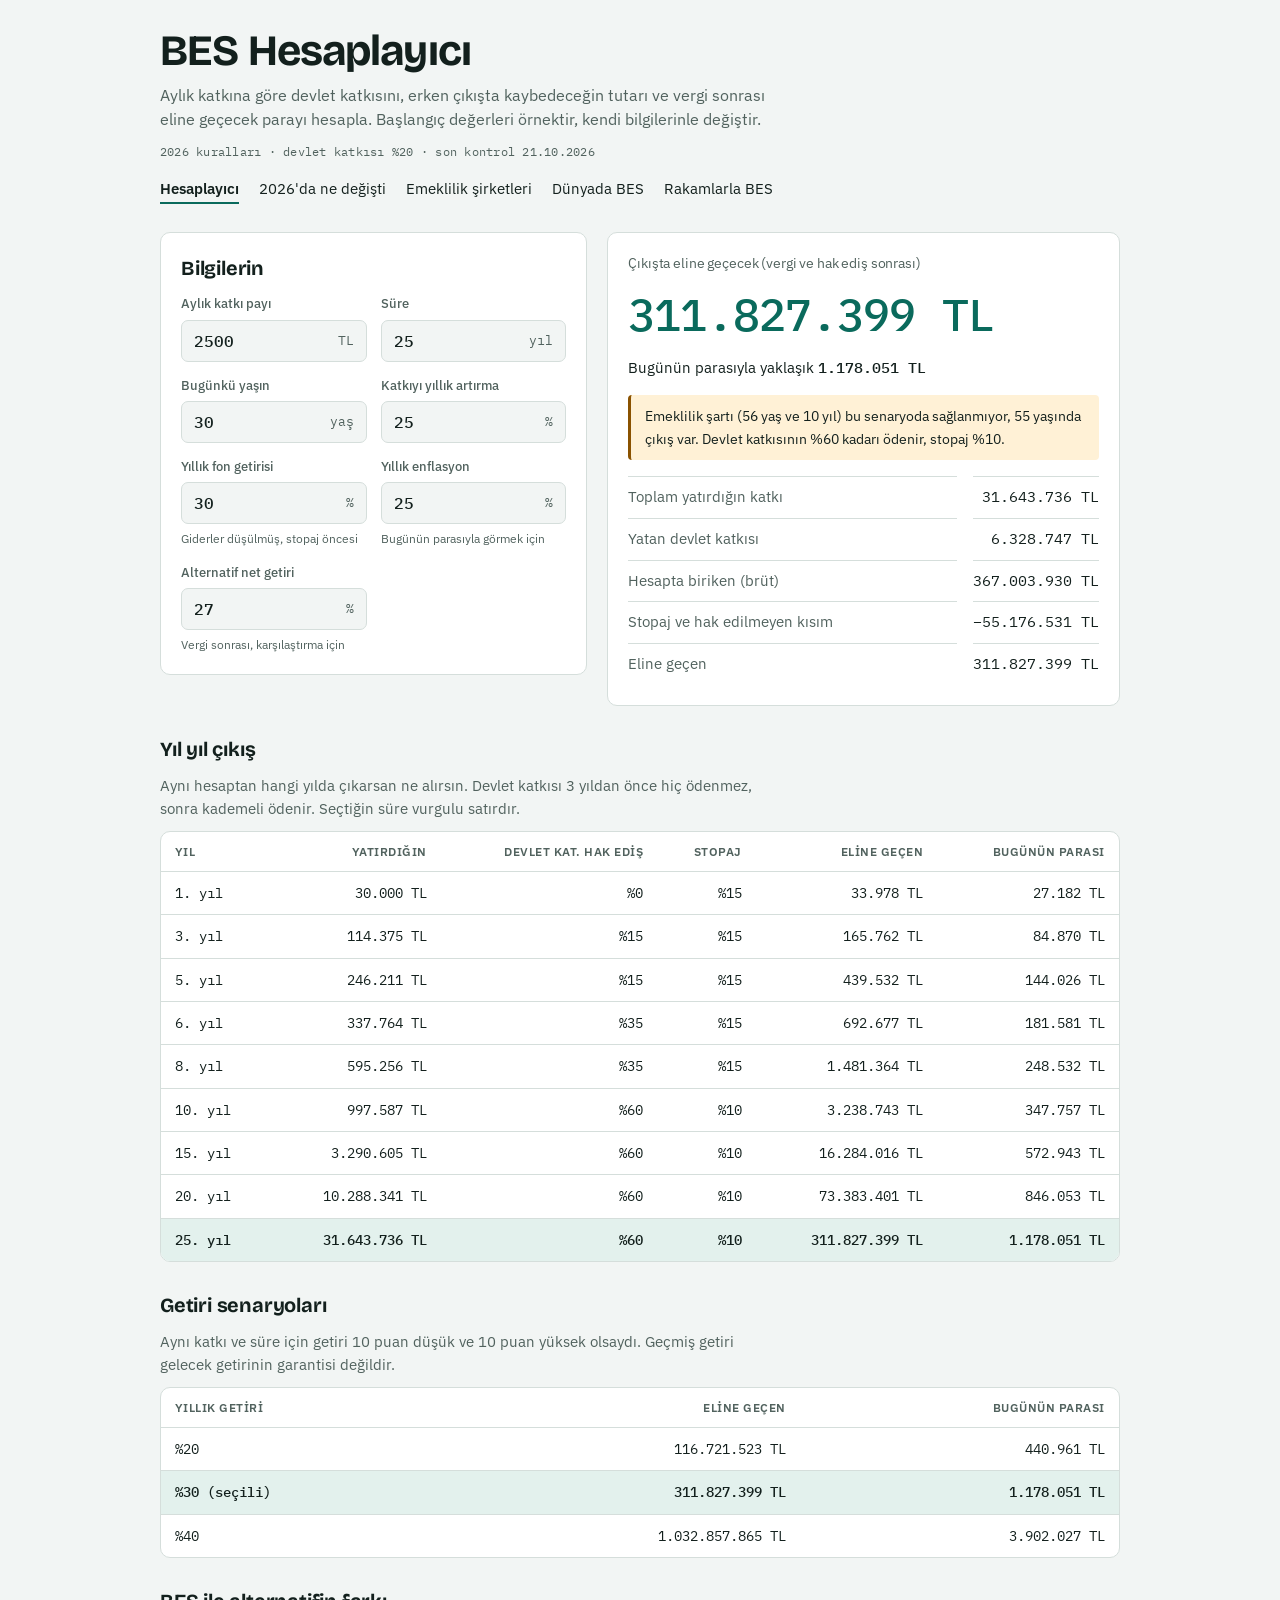
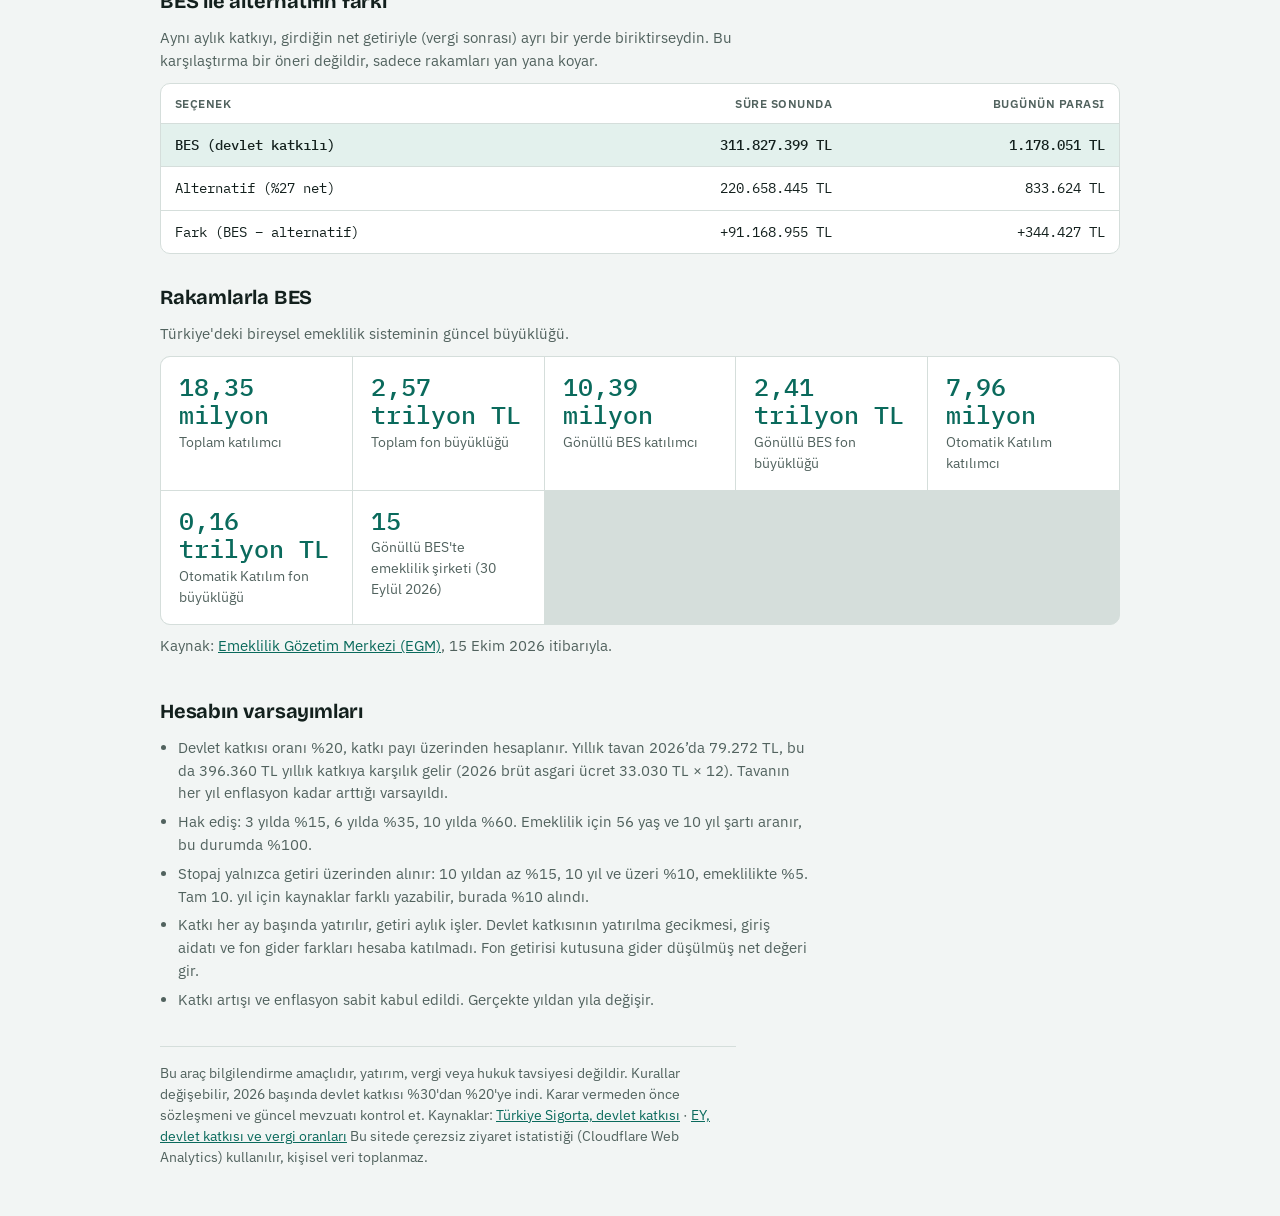
==== commit 80ec94a1: "Kural doğrulama: asgari ücret kaynaklı tavan metni, bağımsız referans testi - Tavan = 2026 brüt asga" ====
--- a/index.html
+++ b/index.html
@@ -14,7 +14,7 @@
   <header>
     <h1>BES Hesaplayıcı</h1>
     <p class="lead">Aylık katkına göre devlet katkısını, erken çıkışta kaybedeceğin tutarı ve vergi sonrası eline geçecek parayı hesapla. Başlangıç değerleri örnektir, kendi bilgilerinle değiştir.</p>
-    <p class="stamp">2026 kuralları · devlet katkısı %20 · son kontrol 18.10.2026</p>
+    <p class="stamp">2026 kuralları · devlet katkısı %20 · son kontrol 21.10.2026</p>
     <nav class="nav" aria-label="Ana menü">
       <a href="./" aria-current="page">Hesaplayıcı</a>
       <a href="degisiklik-2026.html">2026'da ne değişti</a>
@@ -78,7 +78,7 @@
   <section class="sec">
     <h2>Hesabın varsayımları</h2>
     <ul class="plain" id="assump">
-      <li data-rule="state">Devlet katkısı oranı %20, katkı payı üzerinden hesaplanır. Yıllık tavan 2026’da 79.272 TL, bu da 396.360 TL yıllık katkıya karşılık gelir. Tavanın her yıl enflasyon kadar arttığı varsayıldı.</li>
+      <li data-rule="state">Devlet katkısı oranı %20, katkı payı üzerinden hesaplanır. Yıllık tavan 2026’da 79.272 TL, bu da 396.360 TL yıllık katkıya karşılık gelir (2026 brüt asgari ücret 33.030 TL × 12). Tavanın her yıl enflasyon kadar arttığı varsayıldı.</li>
       <li data-rule="vest">Hak ediş: 3 yılda %15, 6 yılda %35, 10 yılda %60. Emeklilik için 56 yaş ve 10 yıl şartı aranır, bu durumda %100.</li>
       <li data-rule="stopaj">Stopaj yalnızca getiri üzerinden alınır: 10 yıldan az %15, 10 yıl ve üzeri %10, emeklilikte %5. Tam 10. yıl için kaynaklar farklı yazabilir, burada %10 alındı.</li>
       <li>Katkı her ay başında yatırılır, getiri aylık işler. Devlet katkısının yatırılma gecikmesi, giriş aidatı ve fon gider farkları hesaba katılmadı. Fon getirisi kutusuna gider düşülmüş net değeri gir.</li>
@@ -100,7 +100,8 @@
   stopajBase:0.15,           // getiri stopajı: varsayılan (10 yıldan az)
   stopajTiers:[[10,0.10]],   // [tamamlanan yıl, oran]: bu yıl ve üzeri
   stopajRetire:0.05,         // emeklilikte
-  checked:'18.10.2026',      // kuralların son kontrol tarihi
+  minWageMonth:33030,       // 2026 aylık brüt asgari ücret (tavan = yıllık brüt asgari ücretin %20'si)
+  checked:'21.10.2026',      // kuralların son kontrol tarihi
   maxDisplay:1e15            // bunun üstündeki sonuç gerçekçi sayılmaz
 };
 function vestShare(t,eligible){ if(eligible) return 1; let v=0; for(const [y,r] of RULES.vesting) if(t>=y) v=r; return v; }
@@ -140,7 +141,7 @@
   const [ty,tr]=RULES.stopajTiers[0];
   return {
     stamp:'2026 kuralları · devlet katkısı '+pctS(RULES.stateRate)+' · son kontrol '+RULES.checked,
-    state:'Devlet katkısı oranı '+pctS(RULES.stateRate)+', katkı payı üzerinden hesaplanır. Yıllık tavan 2026’da '+fmtN(RULES.capYear)+' TL, bu da '+fmtN(capContribution())+' TL yıllık katkıya karşılık gelir. Tavanın her yıl enflasyon kadar arttığı varsayıldı.',
+    state:'Devlet katkısı oranı '+pctS(RULES.stateRate)+', katkı payı üzerinden hesaplanır. Yıllık tavan 2026’da '+fmtN(RULES.capYear)+' TL, bu da '+fmtN(capContribution())+' TL yıllık katkıya karşılık gelir (2026 brüt asgari ücret '+fmtN(RULES.minWageMonth)+' TL × 12). Tavanın her yıl enflasyon kadar arttığı varsayıldı.',
     vest:'Hak ediş: '+vest+'. Emeklilik için '+RULES.retireAge+' yaş ve '+RULES.retireYears+' yıl şartı aranır, bu durumda %100.',
     stopaj:'Stopaj yalnızca getiri üzerinden alınır: '+ty+' yıldan az '+pctS(RULES.stopajBase)+', '+ty+' yıl ve üzeri '+pctS(tr)+', emeklilikte '+pctS(RULES.stopajRetire)+'. Tam '+ty+'. yıl için kaynaklar farklı yazabilir, burada '+pctS(tr)+' alındı.'
   };
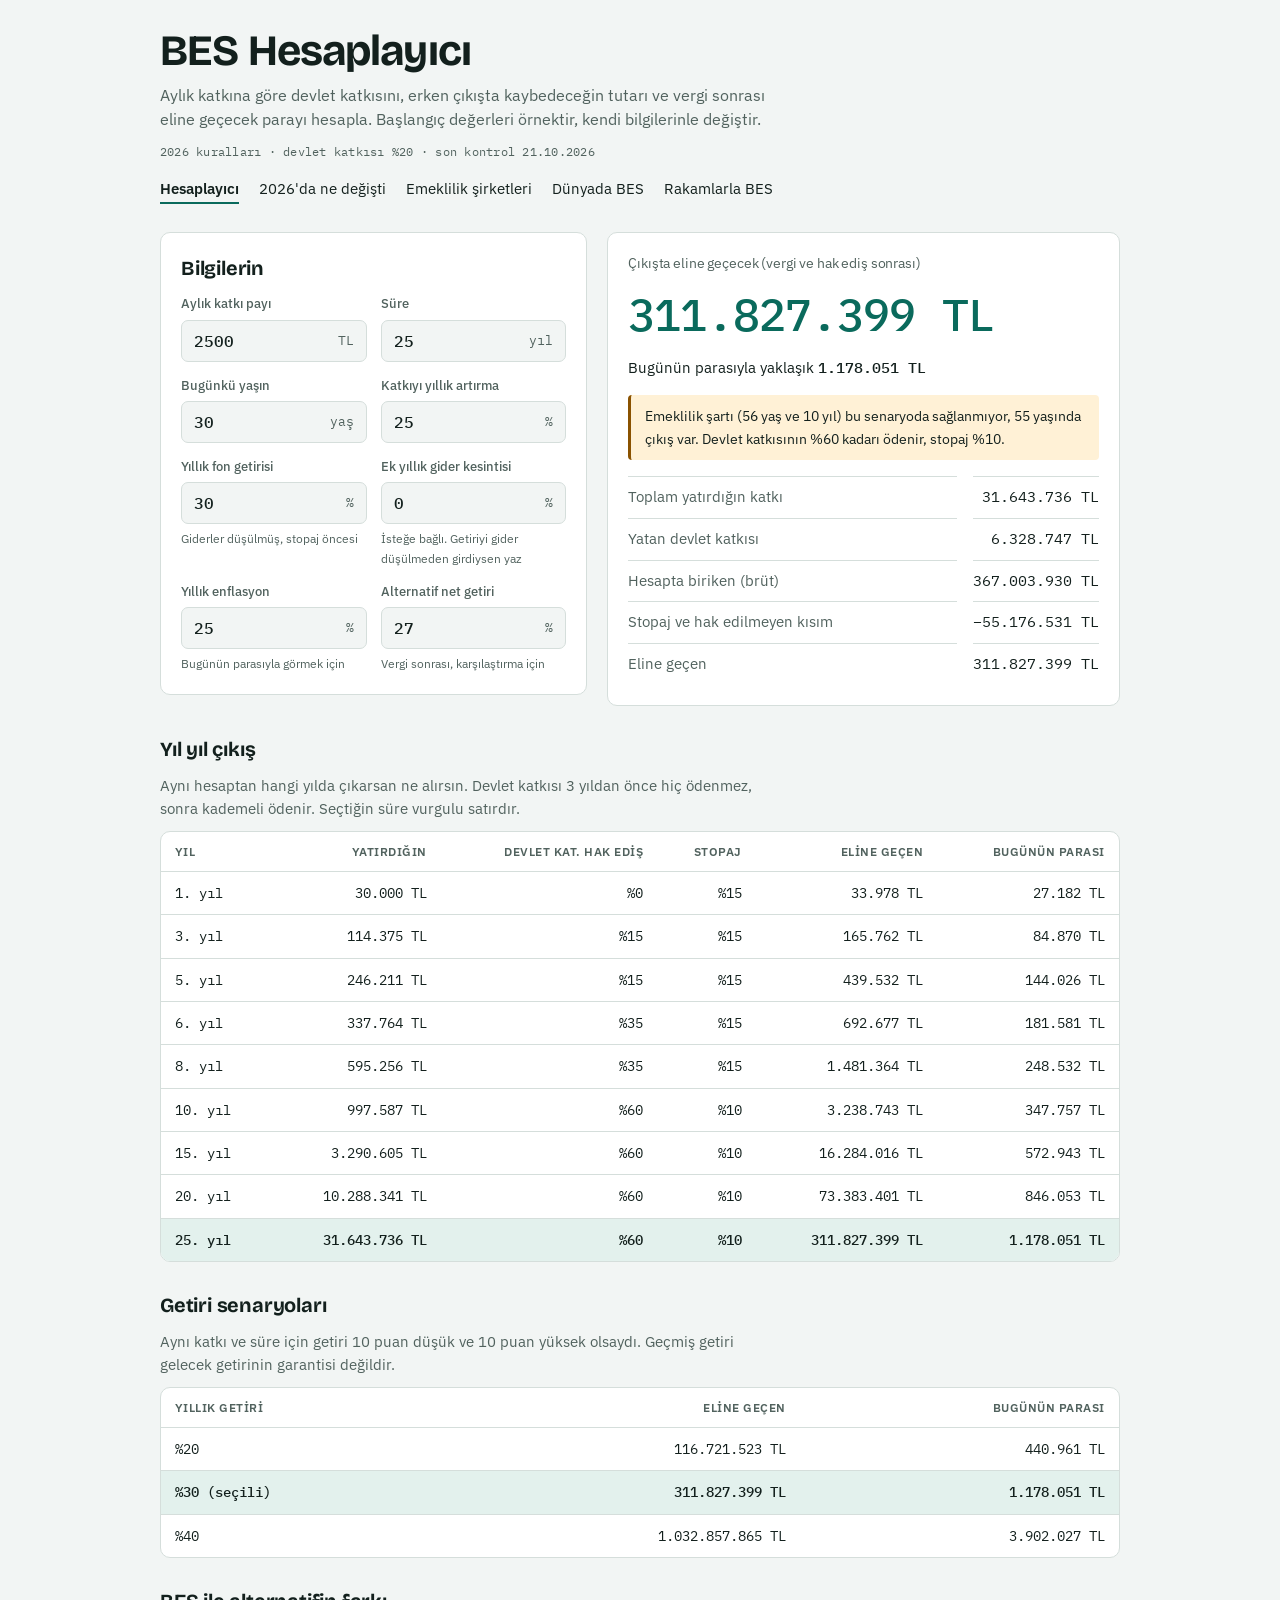
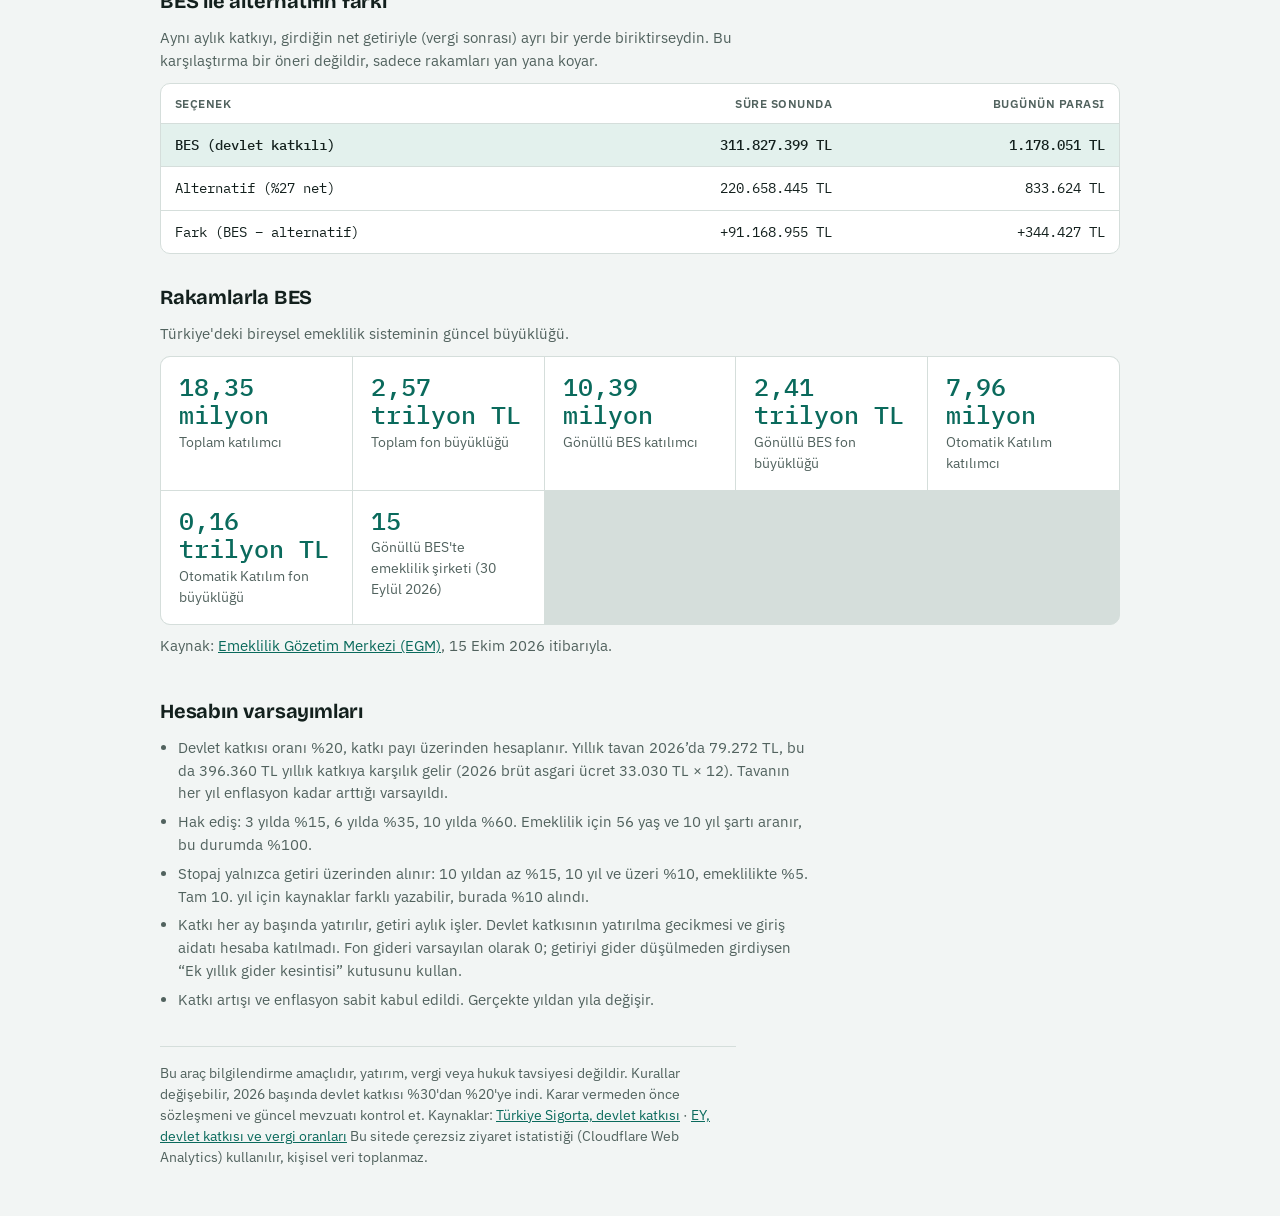
==== commit 0a0244f7: "İsteğe bağlı ek yıllık gider kesintisi alanı (varsayılan 0) Co-Authored-By: Claude Sonnet 5.5 <norep" ====
--- a/index.html
+++ b/index.html
@@ -33,6 +33,7 @@
         <div class="field"><label for="age">Bugünkü yaşın</label><div class="inp"><input id="age" type="number" inputmode="numeric" min="18" max="80" step="1" value="30" aria-describedby="err-age"><span aria-hidden="true">yaş</span></div><span class="err" id="err-age" hidden></span></div>
         <div class="field"><label for="growth">Katkıyı yıllık artırma</label><div class="inp"><input id="growth" type="number" inputmode="decimal" min="0" max="100" step="1" value="25" aria-describedby="err-growth"><span aria-hidden="true">%</span></div><span class="err" id="err-growth" hidden></span></div>
         <div class="field"><label for="ret">Yıllık fon getirisi</label><div class="inp"><input id="ret" type="number" min="-50" max="100" step="1" value="30" aria-describedby="err-ret hint-ret"><span aria-hidden="true">%</span></div><span class="hint" id="hint-ret">Giderler düşülmüş, stopaj öncesi</span><span class="err" id="err-ret" hidden></span></div>
+        <div class="field"><label for="fee">Ek yıllık gider kesintisi</label><div class="inp"><input id="fee" type="number" inputmode="decimal" min="0" max="10" step="0.1" value="0" aria-describedby="err-fee hint-fee"><span aria-hidden="true">%</span></div><span class="hint" id="hint-fee">İsteğe bağlı. Getiriyi gider düşülmeden girdiysen yaz</span><span class="err" id="err-fee" hidden></span></div>
         <div class="field"><label for="infl">Yıllık enflasyon</label><div class="inp"><input id="infl" type="number" inputmode="decimal" min="0" max="100" step="1" value="25" aria-describedby="err-infl hint-infl"><span aria-hidden="true">%</span></div><span class="hint" id="hint-infl">Bugünün parasıyla görmek için</span><span class="err" id="err-infl" hidden></span></div>
         <div class="field"><label for="alt">Alternatif net getiri</label><div class="inp"><input id="alt" type="number" min="-50" max="100" step="1" value="27" aria-describedby="err-alt hint-alt"><span aria-hidden="true">%</span></div><span class="hint" id="hint-alt">Vergi sonrası, karşılaştırma için</span><span class="err" id="err-alt" hidden></span></div>
       </div>
@@ -81,7 +82,7 @@
       <li data-rule="state">Devlet katkısı oranı %20, katkı payı üzerinden hesaplanır. Yıllık tavan 2026’da 79.272 TL, bu da 396.360 TL yıllık katkıya karşılık gelir (2026 brüt asgari ücret 33.030 TL × 12). Tavanın her yıl enflasyon kadar arttığı varsayıldı.</li>
       <li data-rule="vest">Hak ediş: 3 yılda %15, 6 yılda %35, 10 yılda %60. Emeklilik için 56 yaş ve 10 yıl şartı aranır, bu durumda %100.</li>
       <li data-rule="stopaj">Stopaj yalnızca getiri üzerinden alınır: 10 yıldan az %15, 10 yıl ve üzeri %10, emeklilikte %5. Tam 10. yıl için kaynaklar farklı yazabilir, burada %10 alındı.</li>
-      <li>Katkı her ay başında yatırılır, getiri aylık işler. Devlet katkısının yatırılma gecikmesi, giriş aidatı ve fon gider farkları hesaba katılmadı. Fon getirisi kutusuna gider düşülmüş net değeri gir.</li>
+      <li>Katkı her ay başında yatırılır, getiri aylık işler. Devlet katkısının yatırılma gecikmesi ve giriş aidatı hesaba katılmadı. Fon gideri varsayılan olarak 0; getiriyi gider düşülmeden girdiysen “Ek yıllık gider kesintisi” kutusunu kullan.</li>
       <li>Katkı artışı ve enflasyon sabit kabul edildi. Gerçekte yıldan yıla değişir.</li>
     </ul>
   </section>
@@ -109,7 +110,7 @@
 function capContribution(){ return RULES.capYear/RULES.stateRate; }
 function simulate(p){
   const N=Math.round(p.years);
-  const m=Math.pow(1+p.ret,1/12)-1, ma=Math.pow(1+p.alt,1/12)-1;
+  const m=Math.pow(1+p.ret-(p.fee||0),1/12)-1, ma=Math.pow(1+p.alt,1/12)-1;
   let own=0,ownC=0,st=0,stC=0,alt=0;
   const rows=[];
   for(let k=1;k<=N*12;k++){
@@ -160,6 +161,7 @@
   age:{lo:18,hi:80,def:30,int:true,name:'Yaş',unit:'yaş'},
   growth:{lo:0,hi:100,def:25,int:false,name:'Katkı artışı',unit:'%'},
   ret:{lo:-50,hi:100,def:30,int:false,name:'Fon getirisi',unit:'%'},
+  fee:{lo:0,hi:10,def:0,int:false,name:'Gider kesintisi',unit:'%'},
   infl:{lo:0,hi:100,def:25,int:false,name:'Enflasyon',unit:'%'},
   alt:{lo:-50,hi:100,def:27,int:false,name:'Alternatif getiri',unit:'%'}
 };
@@ -185,7 +187,7 @@
     else { errors.push({id,name:f.name,msg:r.msg}); er.hidden=false; er.textContent=r.msg; inp.setAttribute('aria-invalid','true'); inp.parentNode.classList.add('invalid'); }
     v[id]=lastGood[id];
   }
-  return {p:{monthly:v.monthly,years:v.years,age:v.age,growth:v.growth/100,ret:v.ret/100,infl:v.infl/100,alt:v.alt/100},errors};
+  return {p:{monthly:v.monthly,years:v.years,age:v.age,growth:v.growth/100,ret:v.ret/100,fee:v.fee/100,infl:v.infl/100,alt:v.alt/100},errors};
 }
 function setRows(tbody,html){tbody.innerHTML=html;}
 let announceT;
@@ -254,7 +256,7 @@
   const s=document.querySelector('.stamp'); if(s) s.textContent=t.stamp;
   for(const k of ['state','vest','stopaj']){ const li=document.querySelector('li[data-rule="'+k+'"]'); if(li) li.textContent=t[k]; }
 })();
-['monthly','years','age','growth','ret','infl','alt'].forEach(id=>$(id).addEventListener('input',safeRender));
+['monthly','years','age','growth','ret','fee','infl','alt'].forEach(id=>$(id).addEventListener('input',safeRender));
 safeRender();
 
 fetch('veri/egm.json').then(r=>r.ok?r.json():null).then(d=>{
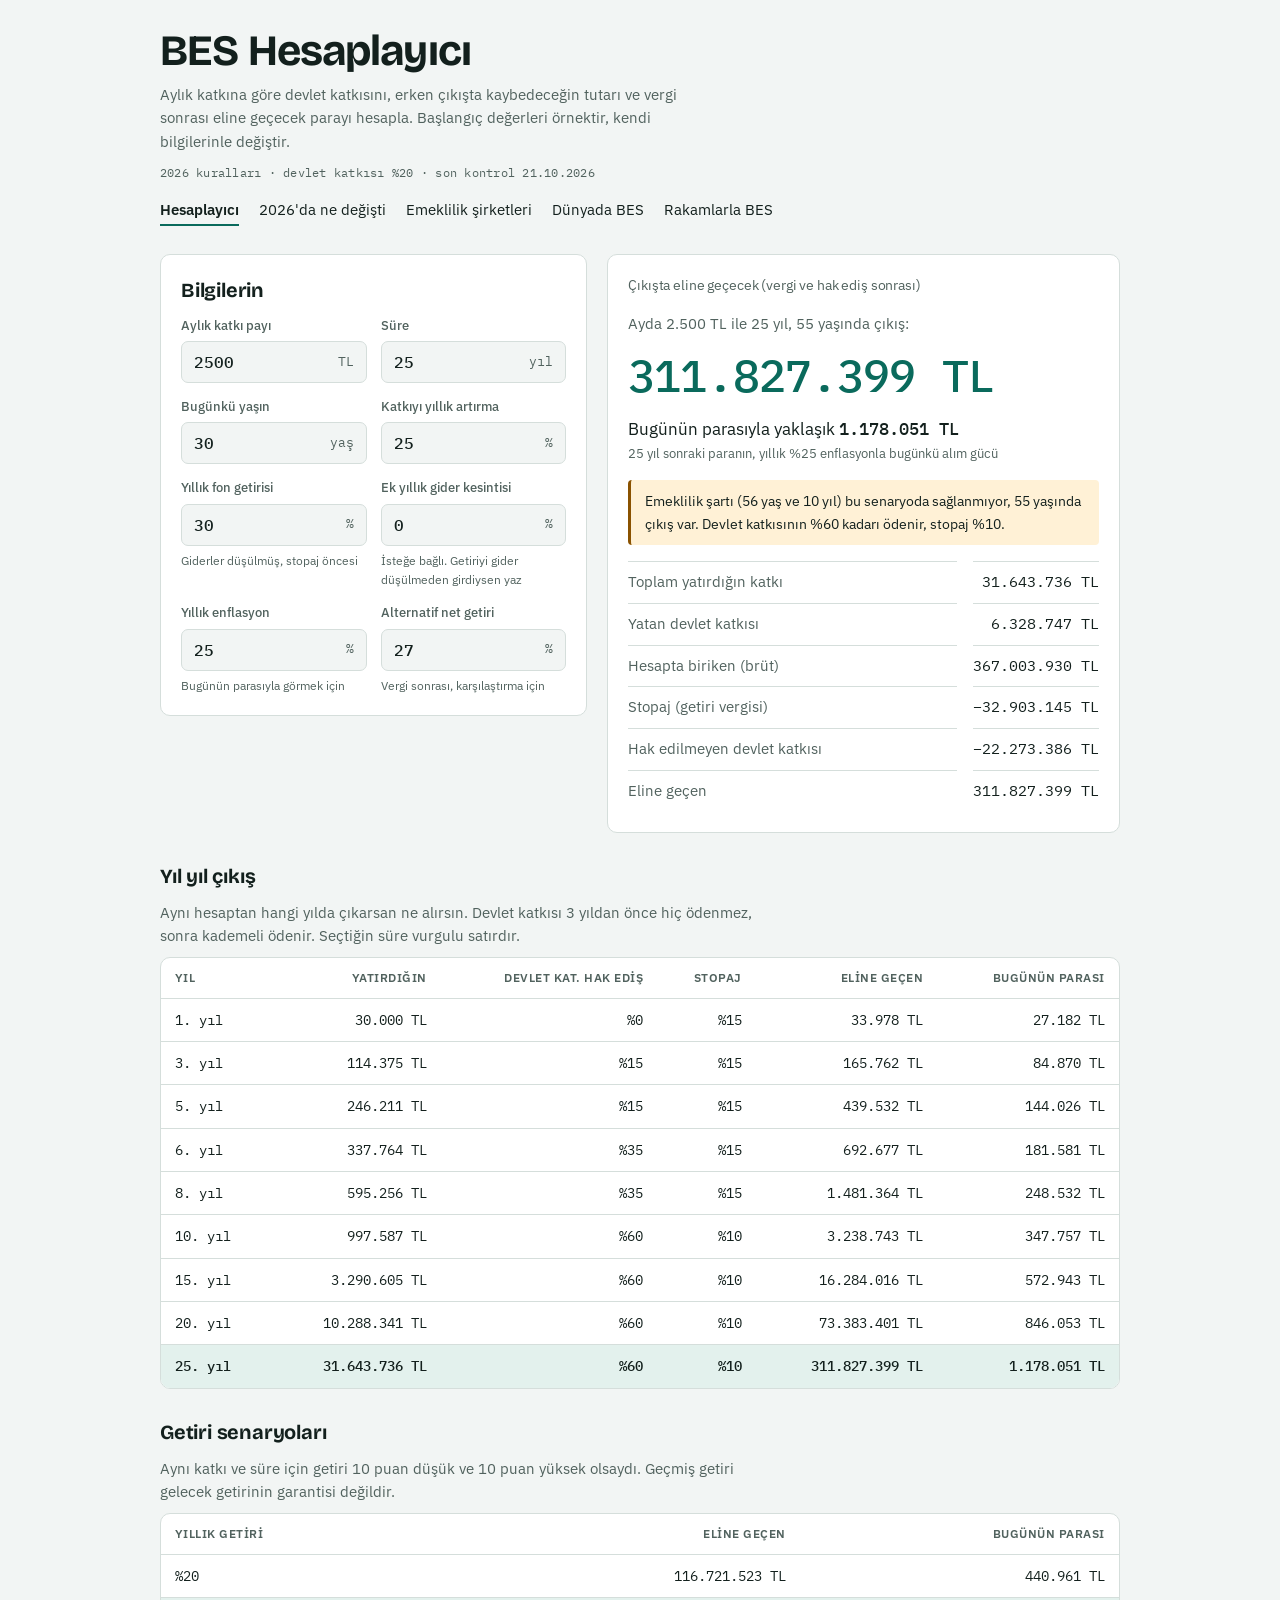
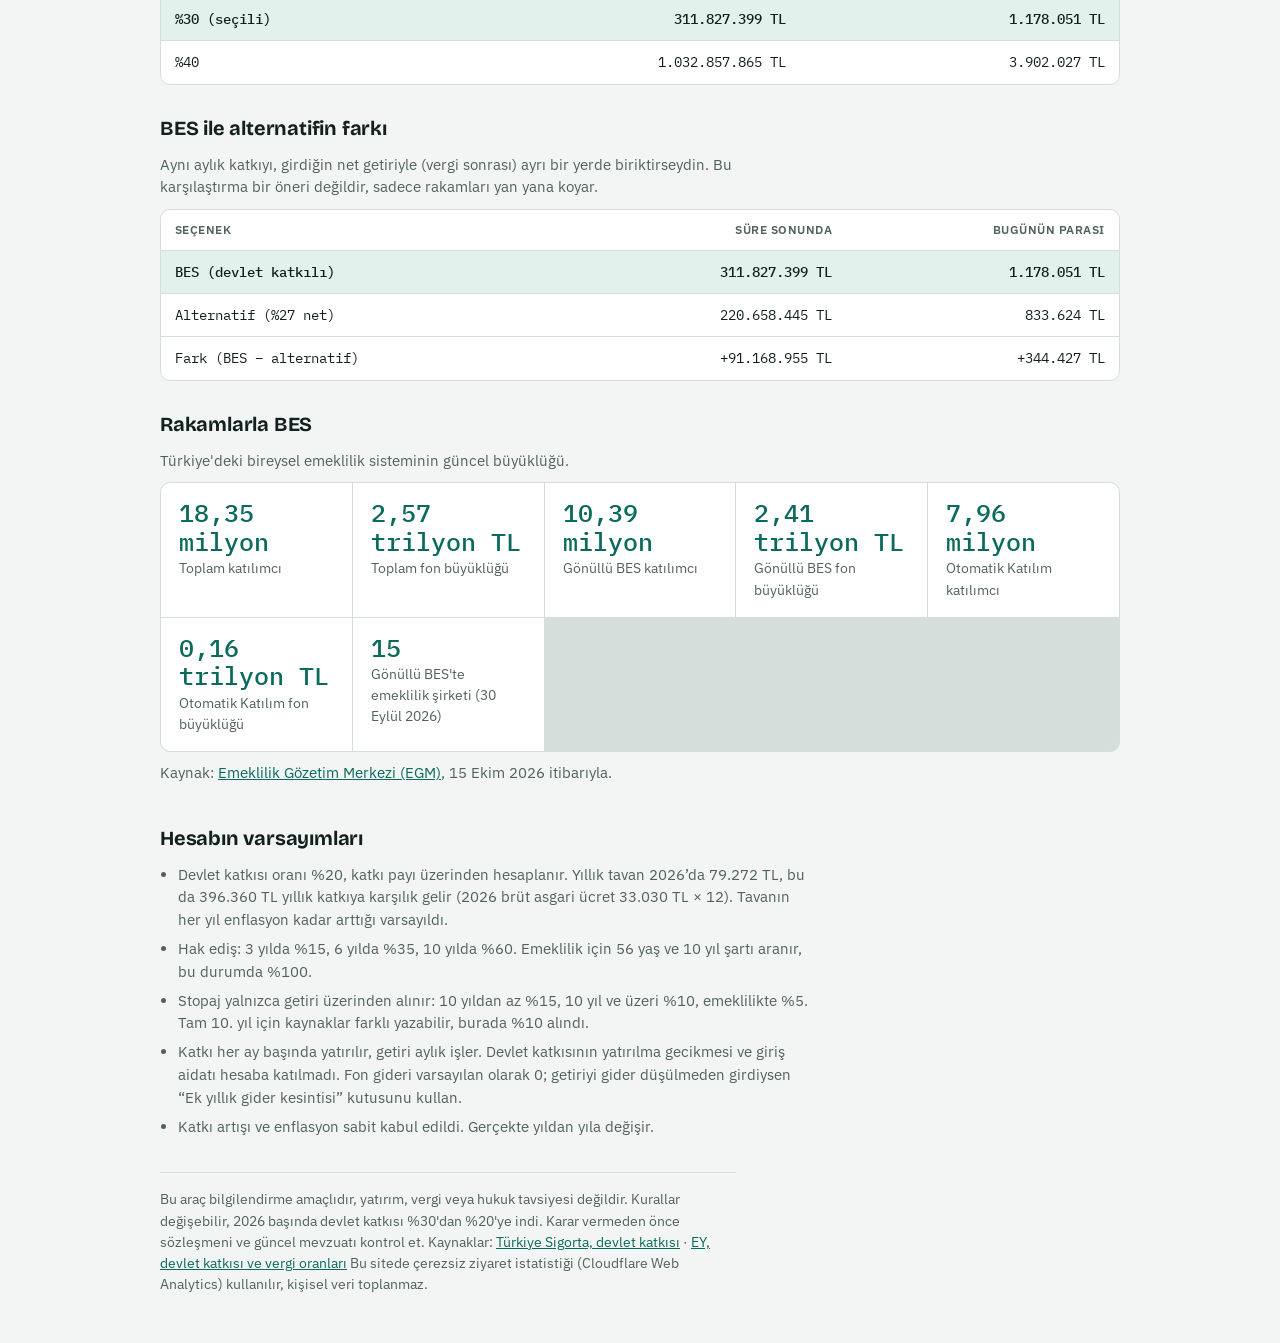
==== commit b4e8a073: "İlk ekran: özet cümlesi, bugünün parası açıklaması, stopaj/hak edilmeyen ayrımı, mobil sabit sonuç ç" ====
--- a/index.html
+++ b/index.html
@@ -39,10 +39,12 @@
       </div>
     </section>
 
+    <div class="stickybar" id="stickybar" aria-hidden="true" hidden><span>Eline geçecek <b id="sb-net"></b></span><span>Bugünün parası <b id="sb-real"></b></span></div>
     <section class="panel result" aria-labelledby="h-out">
       <h2 id="h-out" class="big-label" style="font-family:var(--f-body);font-weight:400;font-size:.85rem;margin:0">Çıkışta eline geçecek (vergi ve hak ediş sonrası)</h2>
       <noscript><div class="note">Hesaplayıcı çalışmak için JavaScript gerektirir. Tarayıcında JavaScript'i açıp sayfayı yenile.</div></noscript>
       <div class="note" id="jsfail" role="alert" hidden>Hesaplayıcı çalışmadı. Sayfayı yenile; sorun sürerse tarayıcında JavaScript'in açık olduğundan emin ol.</div>
+      <p class="lead" id="lead"></p>
       <div class="big" id="net">–</div>
       <p class="real" id="real"></p>
       <div class="notes" id="notes"></div>
@@ -199,7 +201,10 @@
   const N=rows.length, last=rows[N-1];
   const R=Math.round;
   $('net').textContent=tl(last.net);
-  $('real').innerHTML='Bugünün parasıyla yaklaşık <b>'+tl(last.real)+'</b>';
+  const endAge=Math.round(p.age+N);
+  $('lead').textContent='Ayda '+tl(p.monthly)+' ile '+N+' yıl, '+endAge+' yaşında çıkış:';
+  $('real').innerHTML='Bugünün parasıyla yaklaşık <b>'+tl(last.real)+'</b><span class="why">'+N+' yıl sonraki paranın, yıllık '+pc(p.infl)+' enflasyonla bugünkü alım gücü</span>';
+  $('sb-net').textContent=tl(last.net); $('sb-real').textContent=tl(last.real);
 
   const notes=[];
   if(errors.length) notes.push(['','Geçersiz değer var: '+errors.map(e=>e.name).join(', ')+'. Sonuç bu alanların son geçerli değerleriyle gösteriliyor.']);
@@ -214,11 +219,13 @@
 
   // Özet satırları: ekrandaki yuvarlanmış tutarlar birbiriyle tutarlı (brüt − kayıp = eline geçen)
   const gross=R(last.own+last.st), netR=R(last.net), lostR=gross-netR;
+  const taxR=Math.min(lostR,R((last.own-last.ownNet)+(last.st-last.stNetFull))), forfR=lostR-taxR;
   $('rows').innerHTML=
     '<dt>Toplam yatırdığın katkı</dt><dd>'+tl(last.ownC)+'</dd>'+
     '<dt>Yatan devlet katkısı</dt><dd>'+tl(last.stC)+'</dd>'+
     '<dt>Hesapta biriken (brüt)</dt><dd>'+tl(gross)+'</dd>'+
-    '<dt>Stopaj ve hak edilmeyen kısım</dt><dd>−'+tl(lostR)+'</dd>'+
+    '<dt>Stopaj (getiri vergisi)</dt><dd>−'+tl(taxR)+'</dd>'+
+    '<dt>Hak edilmeyen devlet katkısı</dt><dd>−'+tl(forfR)+'</dd>'+
     '<dt>Eline geçen</dt><dd>'+tl(netR)+'</dd>';
 
   // yıl yıl çıkış
@@ -256,6 +263,8 @@
   const s=document.querySelector('.stamp'); if(s) s.textContent=t.stamp;
   for(const k of ['state','vest','stopaj']){ const li=document.querySelector('li[data-rule="'+k+'"]'); if(li) li.textContent=t[k]; }
 })();
+try{ if('IntersectionObserver' in window){ const sb=$('stickybar'), box=document.querySelector('.result');
+  new IntersectionObserver(es=>{ sb.hidden=es[0].isIntersecting; },{threshold:0.15}).observe(box); } }catch(e){}
 ['monthly','years','age','growth','ret','fee','infl','alt'].forEach(id=>$(id).addEventListener('input',safeRender));
 safeRender();
 
--- a/style.css
+++ b/style.css
@@ -112,3 +112,14 @@
 .inp.invalid{border-color:var(--warn);box-shadow:0 0 0 1px var(--warn)}
 dl.rows dd{overflow-wrap:anywhere;min-width:0}
 dl.rows dt{min-width:0}
+
+.lead{margin:0;font-size:.95rem;color:var(--muted)}
+.real{font-size:1.05rem}
+.real .why{display:block;font-size:.8rem;color:var(--muted);margin-top:2px}
+.stickybar{display:none}
+@media (max-width:859px){
+  .stickybar{position:sticky;bottom:0;z-index:5;display:flex;justify-content:space-between;gap:12px;flex-wrap:wrap;background:var(--surface);border:1px solid var(--line);border-radius:10px;padding:10px 14px;font-size:.82rem;color:var(--muted);box-shadow:0 -4px 14px rgba(0,0,0,.08)}
+  .stickybar[hidden]{display:none}
+  .stickybar b{display:block;font-family:var(--f-num);font-weight:500;font-size:1rem;color:var(--fg)}
+}
+.real b{white-space:nowrap}
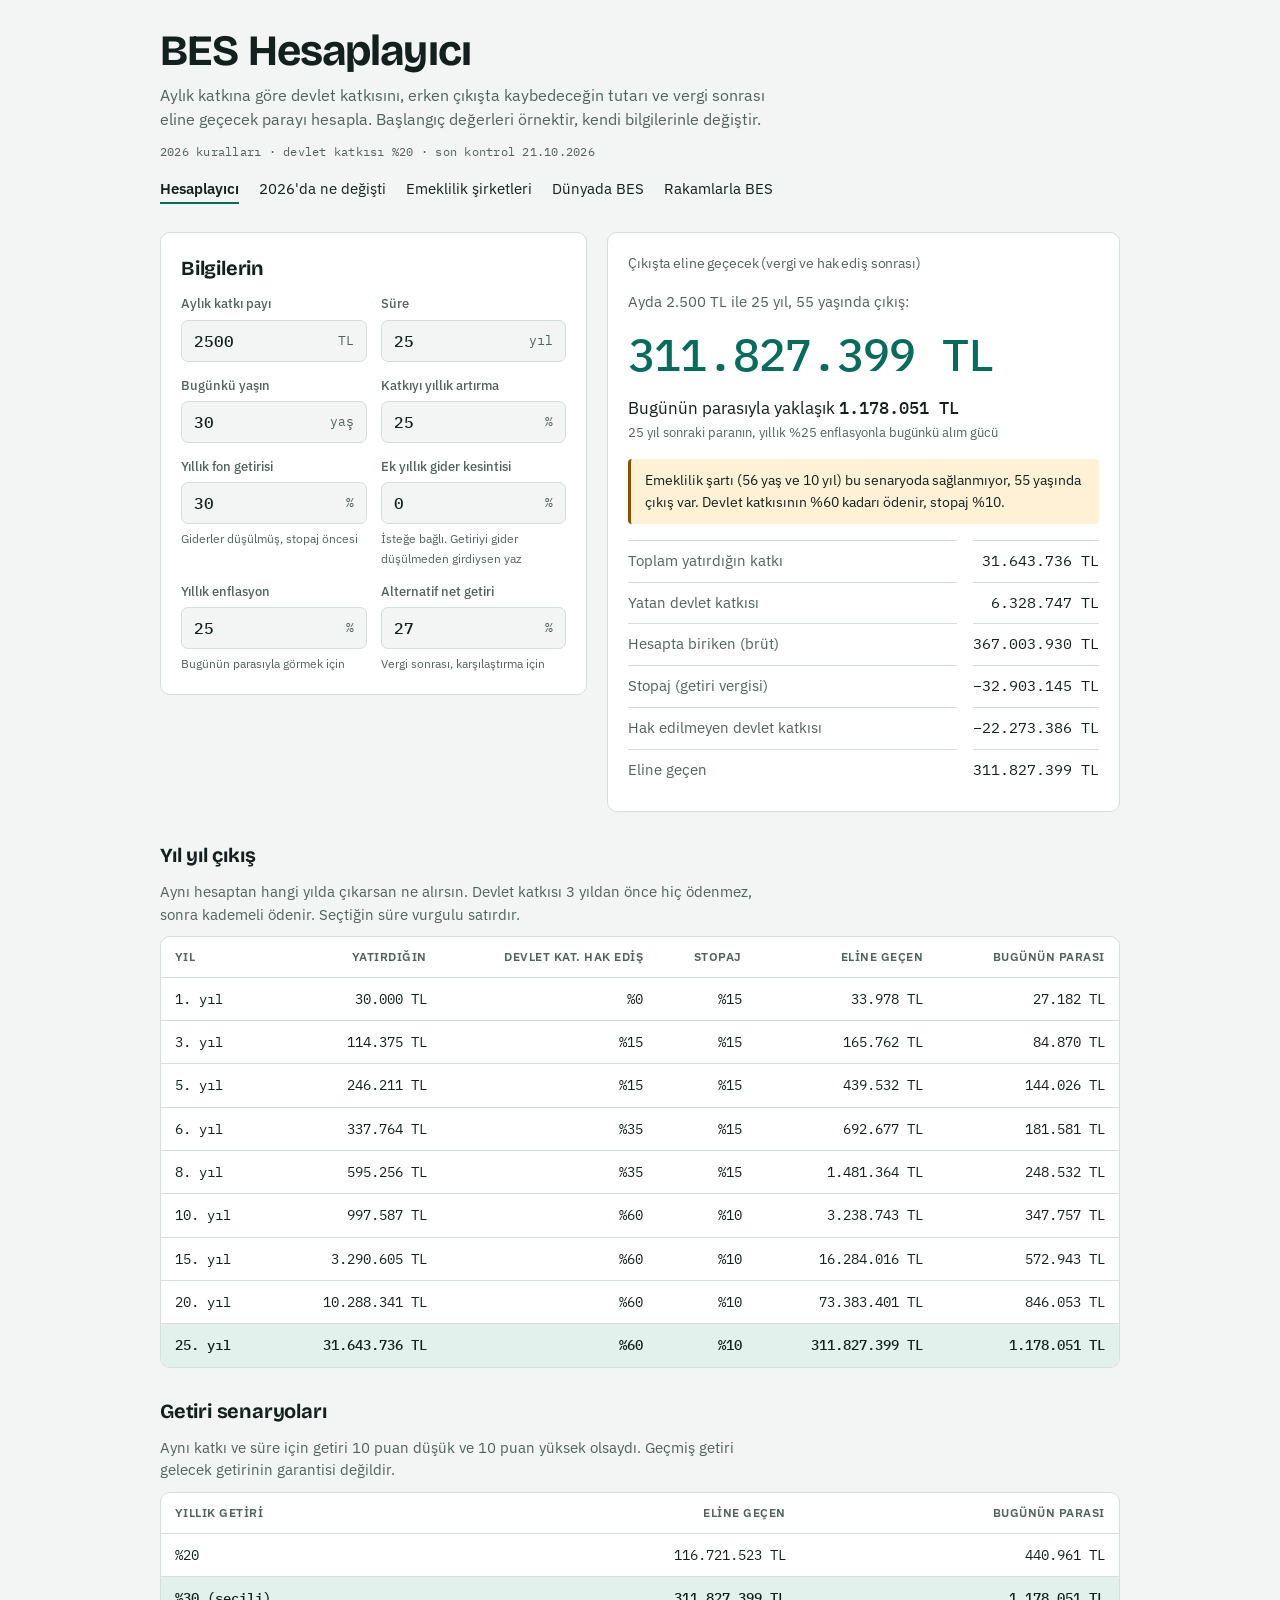
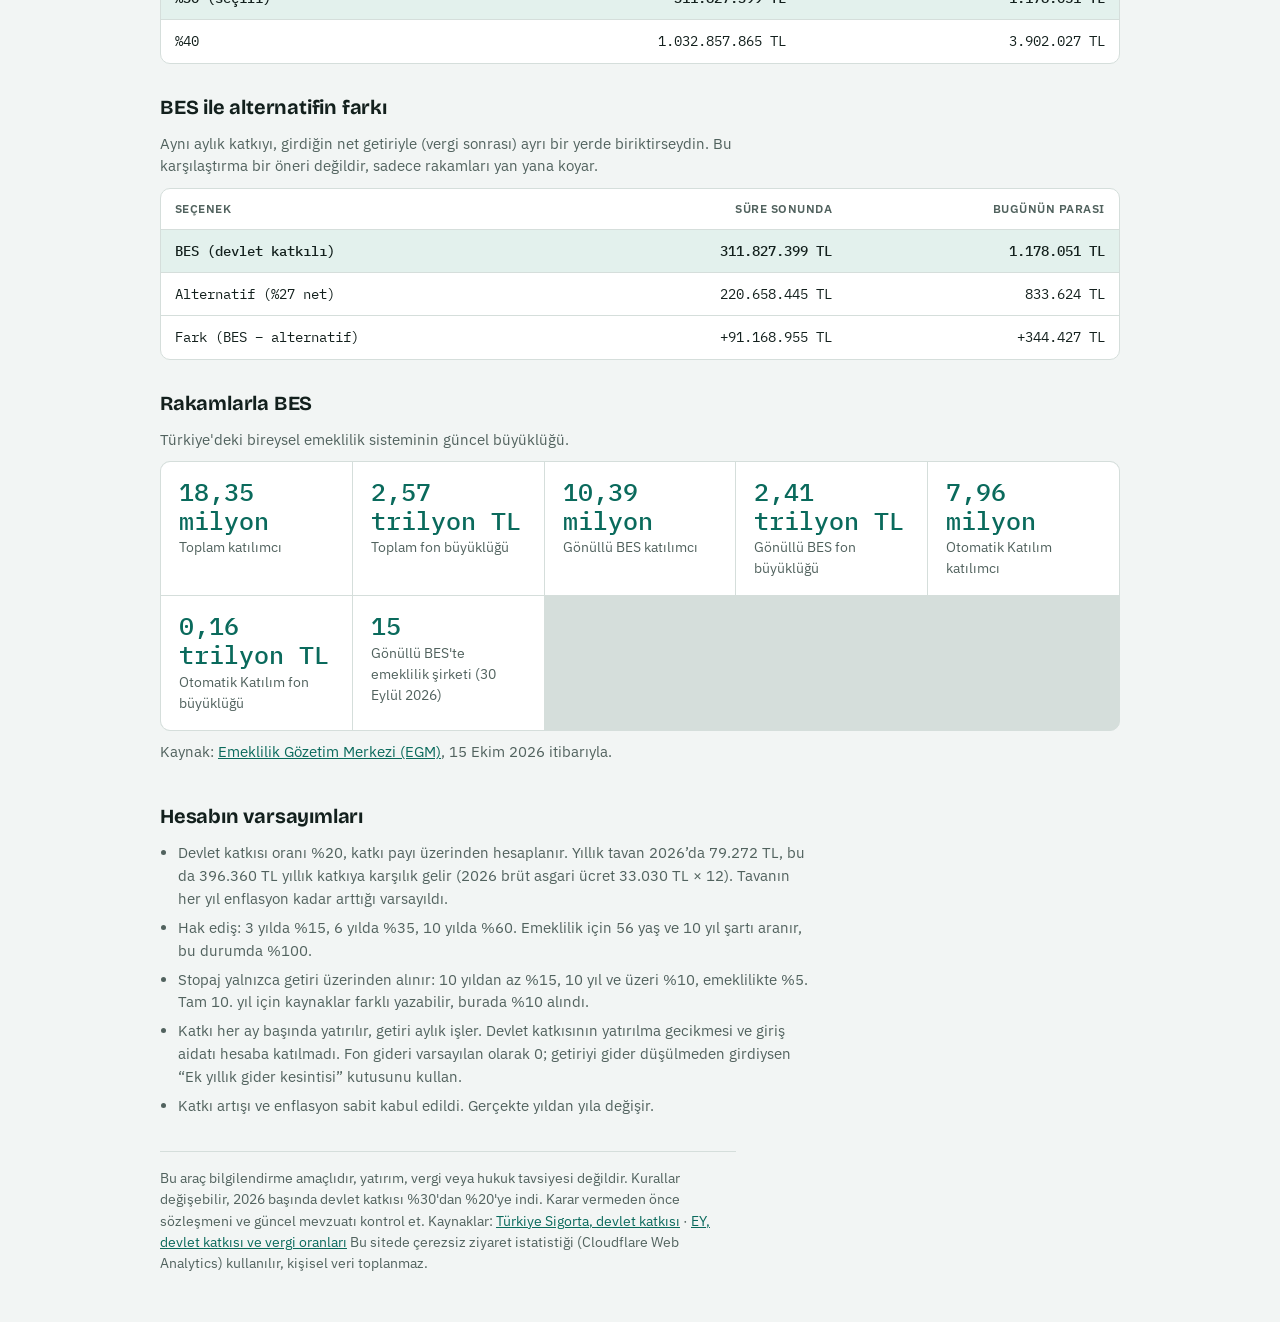
==== commit 1697a88e: "Mobil/sınır testleri: başlık taşması, klavyeyle kaydırılabilir tablolar, lead sınıfı çakışması Co-Au" ====
--- a/index.html
+++ b/index.html
@@ -44,7 +44,7 @@
       <h2 id="h-out" class="big-label" style="font-family:var(--f-body);font-weight:400;font-size:.85rem;margin:0">Çıkışta eline geçecek (vergi ve hak ediş sonrası)</h2>
       <noscript><div class="note">Hesaplayıcı çalışmak için JavaScript gerektirir. Tarayıcında JavaScript'i açıp sayfayı yenile.</div></noscript>
       <div class="note" id="jsfail" role="alert" hidden>Hesaplayıcı çalışmadı. Sayfayı yenile; sorun sürerse tarayıcında JavaScript'in açık olduğundan emin ol.</div>
-      <p class="lead" id="lead"></p>
+      <p class="sumlead" id="lead"></p>
       <div class="big" id="net">–</div>
       <p class="real" id="real"></p>
       <div class="notes" id="notes"></div>
@@ -56,19 +56,19 @@
   <section class="sec">
     <h2>Yıl yıl çıkış</h2>
     <p>Aynı hesaptan hangi yılda çıkarsan ne alırsın. Devlet katkısı 3 yıldan önce hiç ödenmez, sonra kademeli ödenir. Seçtiğin süre vurgulu satırdır.</p>
-    <div class="tablewrap"><table id="tbl"><caption class="sr-only">Çıkış yılına göre hak ediş, stopaj ve eline geçen tutar</caption><thead><tr><th scope="col">Yıl</th><th scope="col">Yatırdığın</th><th scope="col">Devlet kat. hak ediş</th><th scope="col">Stopaj</th><th scope="col">Eline geçen</th><th scope="col">Bugünün parası</th></tr></thead><tbody></tbody></table></div>
+    <div class="tablewrap" tabindex="0" role="region" aria-label="Çıkış yılına göre hak ediş, stopaj ve eline geçen tutar, yatay kaydırılabilir"><table id="tbl"><caption class="sr-only">Çıkış yılına göre hak ediş, stopaj ve eline geçen tutar</caption><thead><tr><th scope="col">Yıl</th><th scope="col">Yatırdığın</th><th scope="col">Devlet kat. hak ediş</th><th scope="col">Stopaj</th><th scope="col">Eline geçen</th><th scope="col">Bugünün parası</th></tr></thead><tbody></tbody></table></div>
   </section>
 
   <section class="sec">
     <h2>Getiri senaryoları</h2>
     <p>Aynı katkı ve süre için getiri 10 puan düşük ve 10 puan yüksek olsaydı. Geçmiş getiri gelecek getirinin garantisi değildir.</p>
-    <div class="tablewrap"><table id="scn"><caption class="sr-only">Üç farklı getiri senaryosunda çıkış tutarı</caption><thead><tr><th scope="col">Yıllık getiri</th><th scope="col">Eline geçen</th><th scope="col">Bugünün parası</th></tr></thead><tbody></tbody></table></div>
+    <div class="tablewrap" tabindex="0" role="region" aria-label="Üç farklı getiri senaryosunda çıkış tutarı, yatay kaydırılabilir"><table id="scn"><caption class="sr-only">Üç farklı getiri senaryosunda çıkış tutarı</caption><thead><tr><th scope="col">Yıllık getiri</th><th scope="col">Eline geçen</th><th scope="col">Bugünün parası</th></tr></thead><tbody></tbody></table></div>
   </section>
 
   <section class="sec">
     <h2>BES ile alternatifin farkı</h2>
     <p>Aynı aylık katkıyı, girdiğin net getiriyle (vergi sonrası) ayrı bir yerde biriktirseydin. Bu karşılaştırma bir öneri değildir, sadece rakamları yan yana koyar.</p>
-    <div class="tablewrap"><table id="cmp"><caption class="sr-only">BES ile alternatifin karşılaştırması</caption><thead><tr><th scope="col">Seçenek</th><th scope="col">Süre sonunda</th><th scope="col">Bugünün parası</th></tr></thead><tbody></tbody></table></div>
+    <div class="tablewrap" tabindex="0" role="region" aria-label="BES ile alternatifin karşılaştırması, yatay kaydırılabilir"><table id="cmp"><caption class="sr-only">BES ile alternatifin karşılaştırması</caption><thead><tr><th scope="col">Seçenek</th><th scope="col">Süre sonunda</th><th scope="col">Bugünün parası</th></tr></thead><tbody></tbody></table></div>
   </section>
 
   <section class="sec" id="rakamlar">
--- a/style.css
+++ b/style.css
@@ -27,7 +27,7 @@
   padding-block:28px 48px;
 }
 .wrap{max-width:960px;margin:0 auto;display:flex;flex-direction:column;gap:28px}
-h1{font-family:var(--f-display);font-size:clamp(1.9rem,6vw,2.7rem);line-height:1.08;margin:0 0 8px;letter-spacing:-.02em;text-wrap:balance}
+h1{overflow-wrap:anywhere;font-family:var(--f-display);font-size:clamp(1.9rem,6vw,2.7rem);line-height:1.08;margin:0 0 8px;letter-spacing:-.02em;text-wrap:balance}
 h2{font-family:var(--f-display);font-size:1.25rem;margin:0 0 10px;letter-spacing:-.01em;text-wrap:balance}
 p{margin:0}
 .lead{color:var(--muted);max-width:62ch}
@@ -113,7 +113,7 @@
 dl.rows dd{overflow-wrap:anywhere;min-width:0}
 dl.rows dt{min-width:0}
 
-.lead{margin:0;font-size:.95rem;color:var(--muted)}
+.sumlead{margin:0;font-size:.95rem;color:var(--muted)}
 .real{font-size:1.05rem}
 .real .why{display:block;font-size:.8rem;color:var(--muted);margin-top:2px}
 .stickybar{display:none}
@@ -123,3 +123,4 @@
   .stickybar b{display:block;font-family:var(--f-num);font-weight:500;font-size:1rem;color:var(--fg)}
 }
 .real b{white-space:nowrap}
+.tablewrap:focus-visible{outline:2px solid var(--accent);outline-offset:2px}
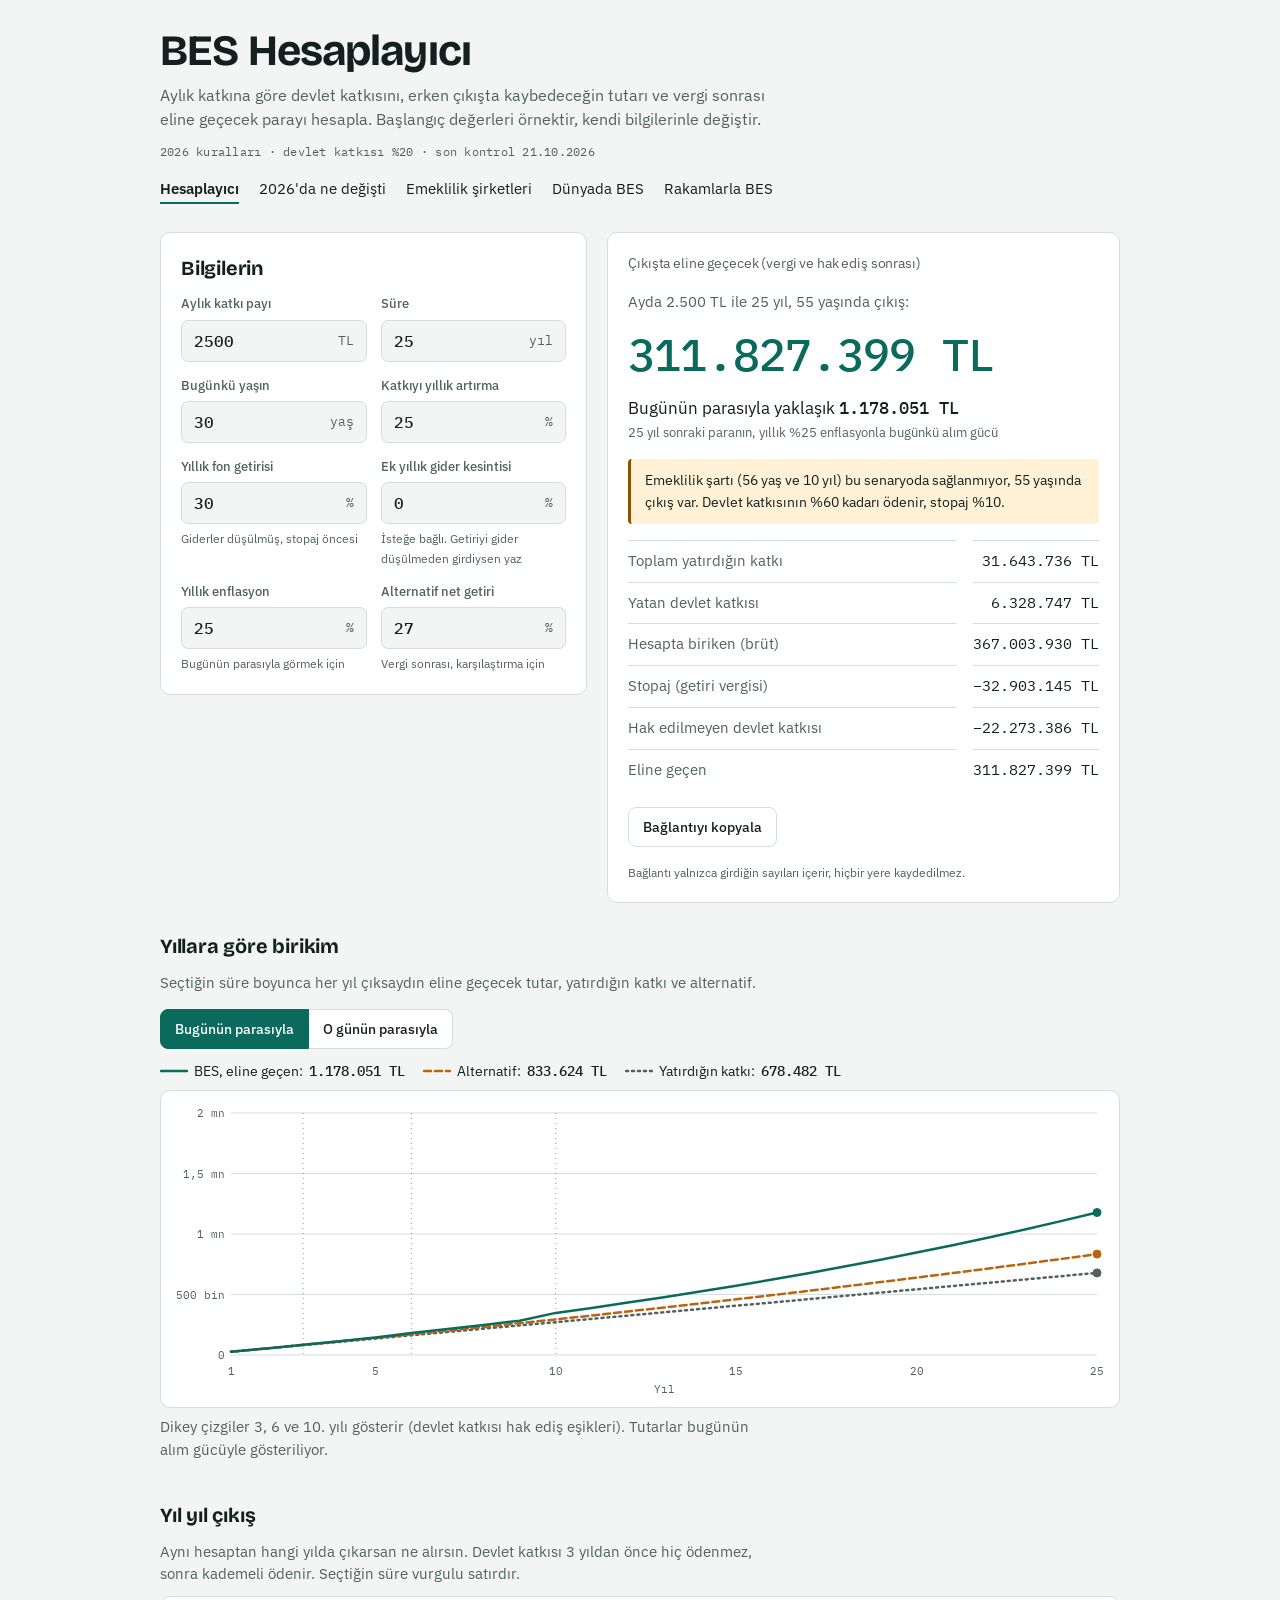
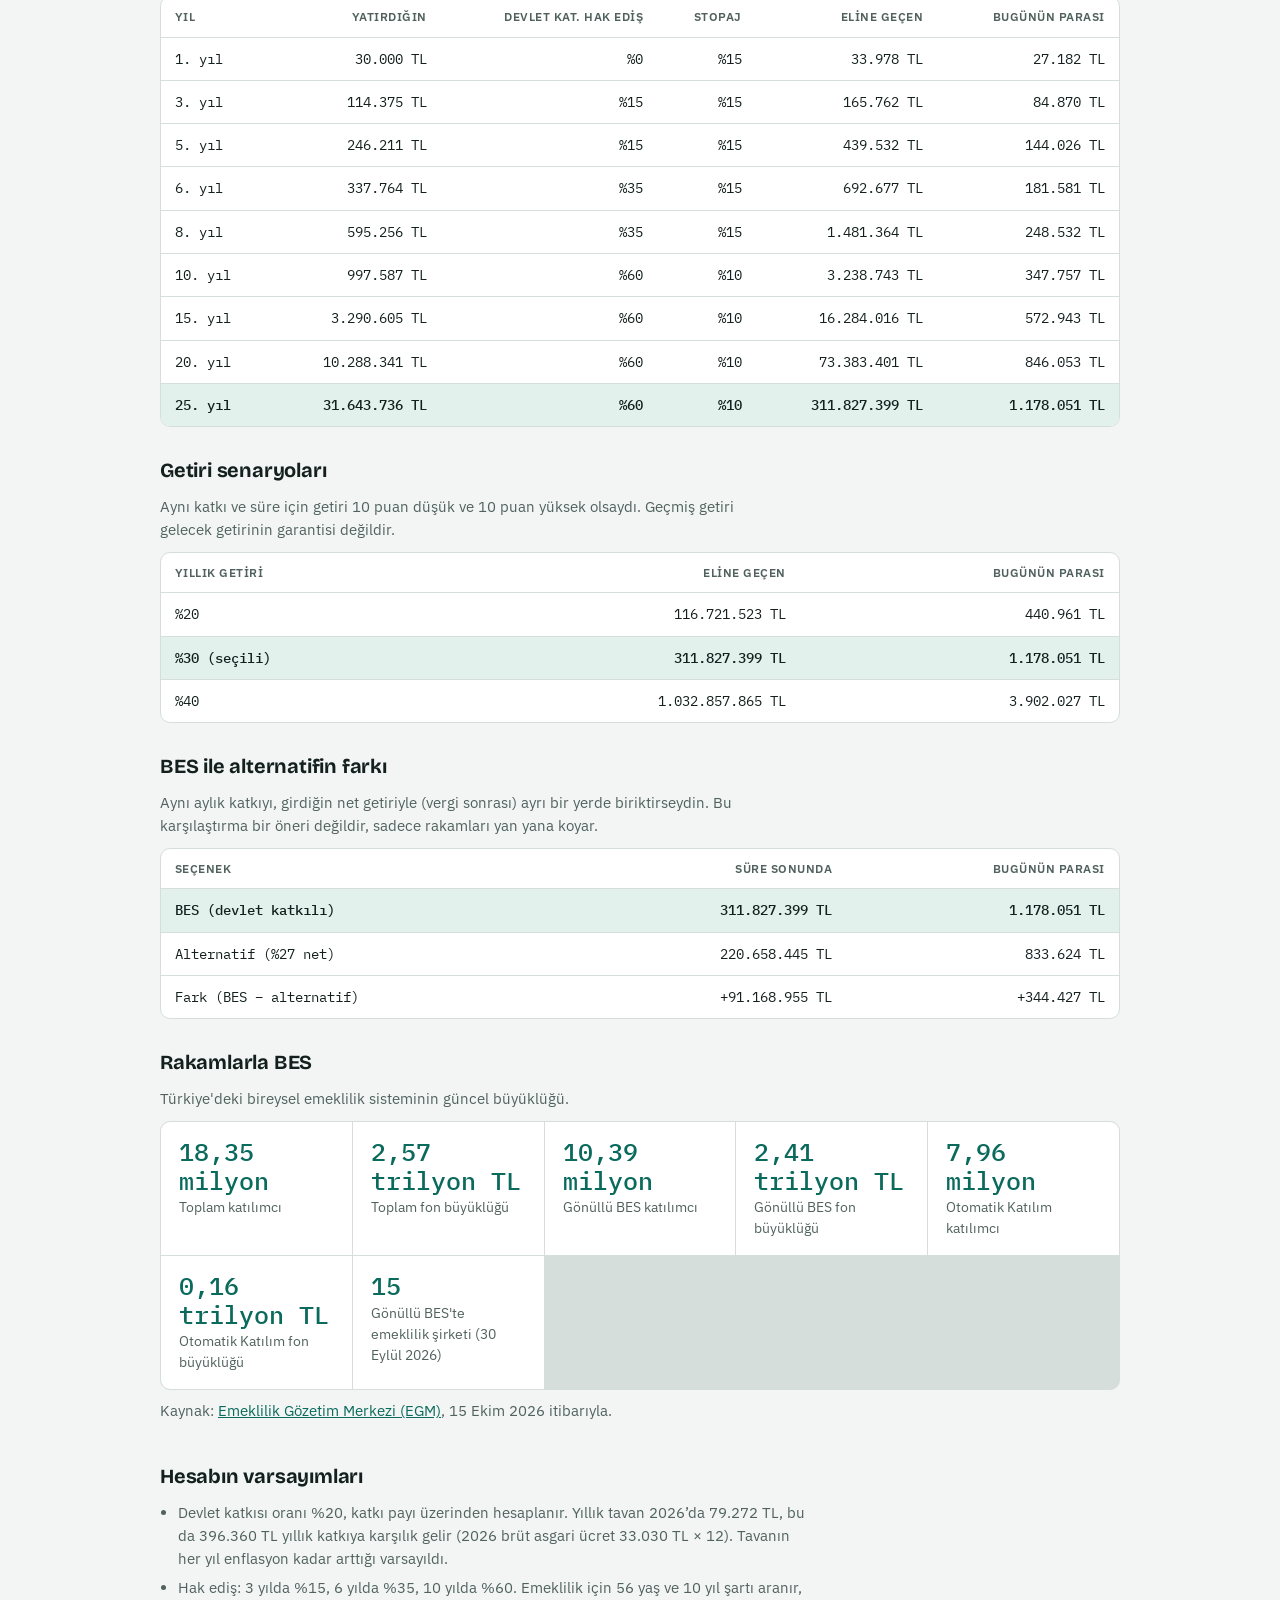
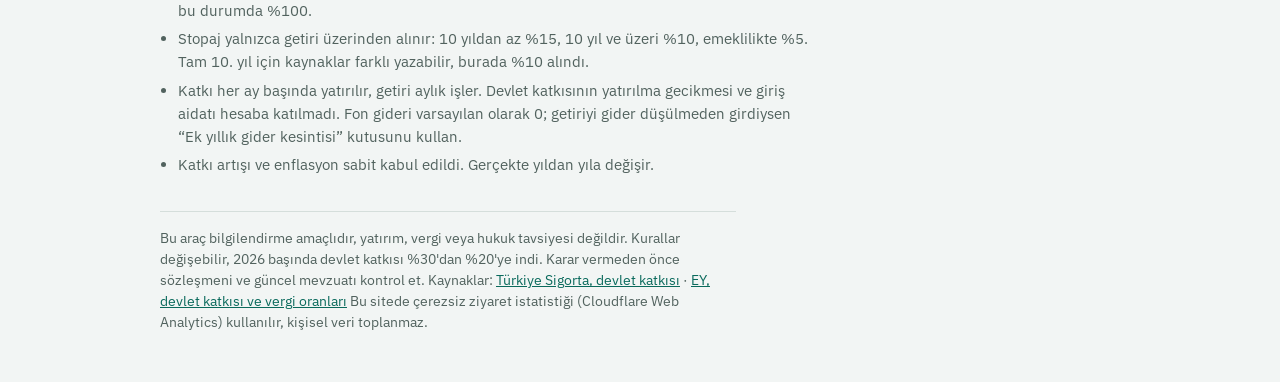
==== commit bce9403a: "Paylaşılabilir bağlantı (adres çubuğunda girdiler), kopyala/paylaş düğmeleri, SVG birikim grafiği - " ====
--- a/index.html
+++ b/index.html
@@ -49,9 +49,20 @@
       <p class="real" id="real"></p>
       <div class="notes" id="notes"></div>
       <dl class="rows" id="rows"></dl>
+      <div class="share"><button type="button" id="copybtn">Bağlantıyı kopyala</button><button type="button" id="sharebtn" hidden>Paylaş</button><span id="sharemsg" role="status" aria-live="polite"></span></div>
+      <p class="sharenote">Bağlantı yalnızca girdiğin sayıları içerir, hiçbir yere kaydedilmez.</p>
       <p class="sr-only" id="sr" role="status" aria-live="polite"></p>
     </section>
   </div>
+
+  <section class="sec">
+    <h2>Yıllara göre birikim</h2>
+    <p>Seçtiğin süre boyunca her yıl çıksaydın eline geçecek tutar, yatırdığın katkı ve alternatif.</p>
+    <div class="seg" role="group" aria-label="Para birimi görünümü"><button type="button" id="vReal" aria-pressed="true">Bugünün parasıyla</button><button type="button" id="vNom" aria-pressed="false">O günün parasıyla</button></div>
+    <div class="legend" id="legend"></div>
+    <div class="chartbox"><svg id="chart" viewBox="0 0 640 300" role="img" aria-label="Grafik yüklenemedi"></svg></div>
+    <p class="chartnote" id="chartnote"></p>
+  </section>
 
   <section class="sec">
     <h2>Yıl yıl çıkış</h2>
@@ -113,14 +124,14 @@
 function simulate(p){
   const N=Math.round(p.years);
   const m=Math.pow(1+p.ret-(p.fee||0),1/12)-1, ma=Math.pow(1+p.alt,1/12)-1;
-  let own=0,ownC=0,st=0,stC=0,alt=0;
+  let own=0,ownC=0,ownCR=0,st=0,stC=0,alt=0;
   const rows=[];
   for(let k=1;k<=N*12;k++){
     const y=Math.floor((k-1)/12);
     const c=p.monthly*Math.pow(1+p.growth,y);
     const capM=RULES.capYear*Math.pow(1+p.infl,y)/12;
     const s=Math.min(RULES.stateRate*c,capM);
-    own=(own+c)*(1+m); ownC+=c;
+    own=(own+c)*(1+m); ownC+=c; ownCR+=c/Math.pow(1+p.infl,(k-1)/12);
     st=(st+s)*(1+m); stC+=s;
     alt=(alt+c)*(1+ma);
     if(k%12===0){
@@ -132,7 +143,7 @@
       const stPaid=hv*stNetFull;
       const net=ownNet+stPaid;
       const d=Math.pow(1+p.infl,t);
-      rows.push({t,elig,sp,hv,own,ownC,st,stC,ownNet,stNetFull,stPaid,net,real:net/d,altNet:alt,altReal:alt/d});
+      rows.push({t,elig,sp,hv,own,ownC,ownCR,st,stC,ownNet,stNetFull,stPaid,net,real:net/d,altNet:alt,altReal:alt/d});
     }
   }
   return rows;
@@ -201,6 +212,7 @@
   const N=rows.length, last=rows[N-1];
   const R=Math.round;
   $('net').textContent=tl(last.net);
+  lastChart=rows; if(typeof drawChart==='function') drawChart();
   const endAge=Math.round(p.age+N);
   $('lead').textContent='Ayda '+tl(p.monthly)+' ile '+N+' yıl, '+endAge+' yaşında çıkış:';
   $('real').innerHTML='Bugünün parasıyla yaklaşık <b>'+tl(last.real)+'</b><span class="why">'+N+' yıl sonraki paranın, yıllık '+pc(p.infl)+' enflasyonla bugünkü alım gücü</span>';
@@ -265,7 +277,67 @@
 })();
 try{ if('IntersectionObserver' in window){ const sb=$('stickybar'), box=document.querySelector('.result');
   new IntersectionObserver(es=>{ sb.hidden=es[0].isIntersecting; },{threshold:0.15}).observe(box); } }catch(e){}
-['monthly','years','age','growth','ret','fee','infl','alt'].forEach(id=>$(id).addEventListener('input',safeRender));
+
+/* ---- Paylaşılabilir bağlantı: girdiler adres çubuğunda ---- */
+const URLKEYS={monthly:'a',years:'s',age:'y',growth:'k',ret:'g',fee:'f',infl:'e',alt:'x'};
+function readUrl(){
+  try{
+    const q=new URLSearchParams(location.search);
+    for(const id in URLKEYS){ const v=q.get(URLKEYS[id]); if(v!==null&&/^-?\d{1,9}([.,]\d{1,4})?$/.test(v)) $(id).value=v.replace(',','.'); }
+  }catch(e){}
+}
+function shareUrl(){
+  const q=new URLSearchParams();
+  for(const id in URLKEYS){ const v=$(id).value; if(v!=='') q.set(URLKEYS[id],v); }
+  return location.origin==='null'||location.protocol==='file:' ? location.href.split('?')[0]+'?'+q : location.origin+location.pathname+'?'+q;
+}
+let urlTimer;
+function syncUrl(){ clearTimeout(urlTimer); urlTimer=setTimeout(()=>{ try{ history.replaceState(null,'',shareUrl()); }catch(e){} },400); }
+function say(t){ const m=$('sharemsg'); m.textContent=t; clearTimeout(say.t); say.t=setTimeout(()=>{m.textContent='';},3000); }
+$('copybtn').addEventListener('click',async()=>{
+  const u=shareUrl();
+  try{ await navigator.clipboard.writeText(u); say('Bağlantı kopyalandı.'); }
+  catch(e){ try{ const ta=document.createElement('textarea'); ta.value=u; ta.setAttribute('readonly',''); ta.style.position='fixed'; ta.style.opacity='0'; document.body.appendChild(ta); ta.select(); const ok=document.execCommand('copy'); ta.remove(); say(ok?'Bağlantı kopyalandı.':'Kopyalanamadı, adres çubuğundaki bağlantıyı kullan.'); }catch(e2){ say('Kopyalanamadı, adres çubuğundaki bağlantıyı kullan.'); } }
+});
+if(navigator.share){ $('sharebtn').hidden=false; $('sharebtn').addEventListener('click',()=>{ navigator.share({title:'BES Hesaplayıcı',text:'BES hesaplama senaryom',url:shareUrl()}).catch(()=>{}); }); }
+
+/* ---- Grafik (SVG, bağımlılık yok) ---- */
+let chartReal=true, lastChart=null;
+const SVGNS='http://www.w3.org/2000/svg';
+function compact(n){ const a=Math.abs(n); const f=(x)=>(Math.round(x*10)/10).toLocaleString('tr-TR',{maximumFractionDigits:1});
+  return a>=1e9?f(n/1e9)+' mlr':a>=1e6?f(n/1e6)+' mn':a>=1e3?f(n/1e3)+' bin':f(n); }
+function niceMax(v){ if(!(v>0)) return 1; const e=Math.pow(10,Math.floor(Math.log10(v))); const f=v/e; return (f<=1?1:f<=2?2:f<=5?5:10)*e; }
+function drawChart(){
+  if(!lastChart) return; const rows=lastChart;
+  const svg=$('chart'), W=Math.max(280,Math.round(svg.parentNode.clientWidth-16)||640), H=W<500?250:300, L=62, R=14, T=14, B=44;
+  svg.setAttribute('viewBox','0 0 '+W+' '+H);
+  const S=[
+    {k:'net', name:'BES, eline geçen', cls:'c1', dash:'', y:r=>chartReal?r.real:r.net},
+    {k:'alt', name:'Alternatif', cls:'c2', dash:'7 4', y:r=>chartReal?r.altReal:r.altNet},
+    {k:'cont', name:'Yatırdığın katkı', cls:'c3', dash:'2 4', y:r=>chartReal?r.ownCR:r.ownC}
+  ];
+  let mx=0; rows.forEach(r=>S.forEach(s=>{const v=s.y(r); if(isFinite(v)&&v>mx) mx=v;}));
+  if(!(mx>0)||mx>=RULES.maxDisplay){ svg.innerHTML=''; svg.setAttribute('aria-label','Bu değerlerle grafik çizilemiyor.'); $('legend').innerHTML=''; $('chartnote').textContent='Bu değerlerle grafik çizilemiyor.'; return; }
+  const top=niceMax(mx), N=rows.length, x=t=>L+(N===1?(W-L-R)/2:(t-1)/(N-1)*(W-L-R)), y=v=>T+(1-Math.max(0,v)/top)*(H-T-B);
+  let g='';
+  for(let i=0;i<=4;i++){ const v=top*i/4, yy=y(v); g+='<line class="grid" x1="'+L+'" x2="'+(W-R)+'" y1="'+yy+'" y2="'+yy+'"/><text class="ax" x="'+(L-6)+'" y="'+(yy+4)+'" text-anchor="end">'+compact(v)+'</text>'; }
+  const step=N<=10?1:N<=20?2:N<=30?5:5;
+  rows.forEach(r=>{ if(r.t===1||r.t%step===0||r.t===N) g+='<text class="ax" x="'+x(r.t)+'" y="'+(H-24)+'" text-anchor="middle">'+r.t+'</text>'; });
+  g+='<text class="ax" x="'+(L+(W-L-R)/2)+'" y="'+(H-6)+'" text-anchor="middle">Yıl</text>';
+  [3,6,10].forEach(t=>{ if(t<=N&&N>1){ g+='<line class="mark" x1="'+x(t)+'" x2="'+x(t)+'" y1="'+T+'" y2="'+(H-B)+'"/>'; } });
+  S.slice().reverse().forEach(s=>{ const pts=rows.map(r=>x(r.t).toFixed(1)+','+y(s.y(r)).toFixed(1)).join(' ');
+    g+=(N>1?'<polyline class="ln '+s.cls+'" stroke-dasharray="'+s.dash+'" fill="none" points="'+pts+'"/>':'')+'<circle class="dot '+s.cls+'" cx="'+x(rows[N-1].t).toFixed(1)+'" cy="'+y(s.y(rows[N-1])).toFixed(1)+'" r="4"/>'; });
+  svg.innerHTML=g;
+  const e=rows[N-1];
+  svg.setAttribute('aria-label',N+' yıl sonunda '+(chartReal?'bugünün parasıyla ':'')+'BES '+tl(S[0].y(e))+', alternatif '+tl(S[1].y(e))+', yatırdığın katkı '+tl(S[2].y(e))+'. Ayrıntılar aşağıdaki tablolarda.');
+  $('legend').innerHTML=S.map(s=>'<span class="lg"><svg width="28" height="10" aria-hidden="true"><line x1="1" x2="27" y1="5" y2="5" class="ln '+s.cls+'" stroke-dasharray="'+s.dash+'"/></svg>'+s.name+': <b>'+tl(s.y(e))+'</b></span>').join('');
+  $('chartnote').textContent='Dikey çizgiler 3, 6 ve 10. yılı gösterir (devlet katkısı hak ediş eşikleri). '+(chartReal?'Tutarlar bugünün alım gücüyle gösteriliyor.':'Tutarlar o yılın nominal parasıyla gösteriliyor.');
+}
+function setView(r){ chartReal=r; $('vReal').setAttribute('aria-pressed',String(r)); $('vNom').setAttribute('aria-pressed',String(!r)); drawChart(); }
+let rzW=0,rzT; window.addEventListener('resize',()=>{ clearTimeout(rzT); rzT=setTimeout(()=>{ const w=$('chart').parentNode.clientWidth; if(w!==rzW){rzW=w; drawChart();} },150); });
+$('vReal').addEventListener('click',()=>setView(true)); $('vNom').addEventListener('click',()=>setView(false));
+readUrl();
+['monthly','years','age','growth','ret','fee','infl','alt'].forEach(id=>$(id).addEventListener('input',()=>{safeRender();syncUrl();}));
 safeRender();
 
 fetch('veri/egm.json').then(r=>r.ok?r.json():null).then(d=>{
--- a/style.css
+++ b/style.css
@@ -124,3 +124,27 @@
 }
 .real b{white-space:nowrap}
 .tablewrap:focus-visible{outline:2px solid var(--accent);outline-offset:2px}
+
+.share{display:flex;gap:10px;align-items:center;flex-wrap:wrap}
+.share button,.seg button{font:500 .88rem var(--f-body);color:var(--fg);background:var(--surface);border:1px solid var(--line);border-radius:8px;padding:9px 14px;min-height:40px;cursor:pointer}
+.share button:hover,.seg button:hover{border-color:var(--accent)}
+.share button:focus-visible,.seg button:focus-visible{outline:2px solid var(--accent);outline-offset:2px}
+#sharemsg{font-size:.85rem;color:var(--muted)}
+.sharenote{font-size:.78rem;color:var(--muted)}
+.seg{display:inline-flex;margin:4px 0 12px}
+.seg button{border-radius:0}.seg button:first-child{border-radius:8px 0 0 8px}.seg button:last-child{border-radius:0 8px 8px 0;border-left:0}
+.seg button[aria-pressed="true"]{background:var(--accent);color:var(--accent-fg);border-color:var(--accent)}
+.legend{display:flex;flex-wrap:wrap;gap:6px 18px;font-size:.85rem;margin-bottom:8px}
+.legend b{font-family:var(--f-num);font-weight:500;white-space:nowrap}
+.lg{display:inline-flex;align-items:center;gap:6px;flex-wrap:wrap}
+.chartbox{background:var(--surface);border:1px solid var(--line);border-radius:10px;padding:8px}
+#chart{width:100%;height:auto;display:block}
+#chart .grid{stroke:var(--line);stroke-width:1}
+#chart .mark{stroke:var(--muted);stroke-width:1;stroke-dasharray:1 4;opacity:.6}
+#chart .ax{fill:var(--muted);font:11px var(--f-num)}
+.ln{stroke-width:2.5;stroke-linejoin:round;stroke-linecap:round}
+.c1{stroke:var(--accent);fill:var(--accent)}.c2{stroke:#B9650F;fill:#B9650F}.c3{stroke:var(--muted);fill:var(--muted)}
+polyline.ln,.legend .ln{fill:none}
+.chartnote{font-size:.8rem;color:var(--muted);margin-top:8px}
+@media (prefers-color-scheme:dark){:root:not([data-theme="light"]) .c2{stroke:#E8A24E;fill:#E8A24E}}
+:root[data-theme="dark"] .c2{stroke:#E8A24E;fill:#E8A24E}
